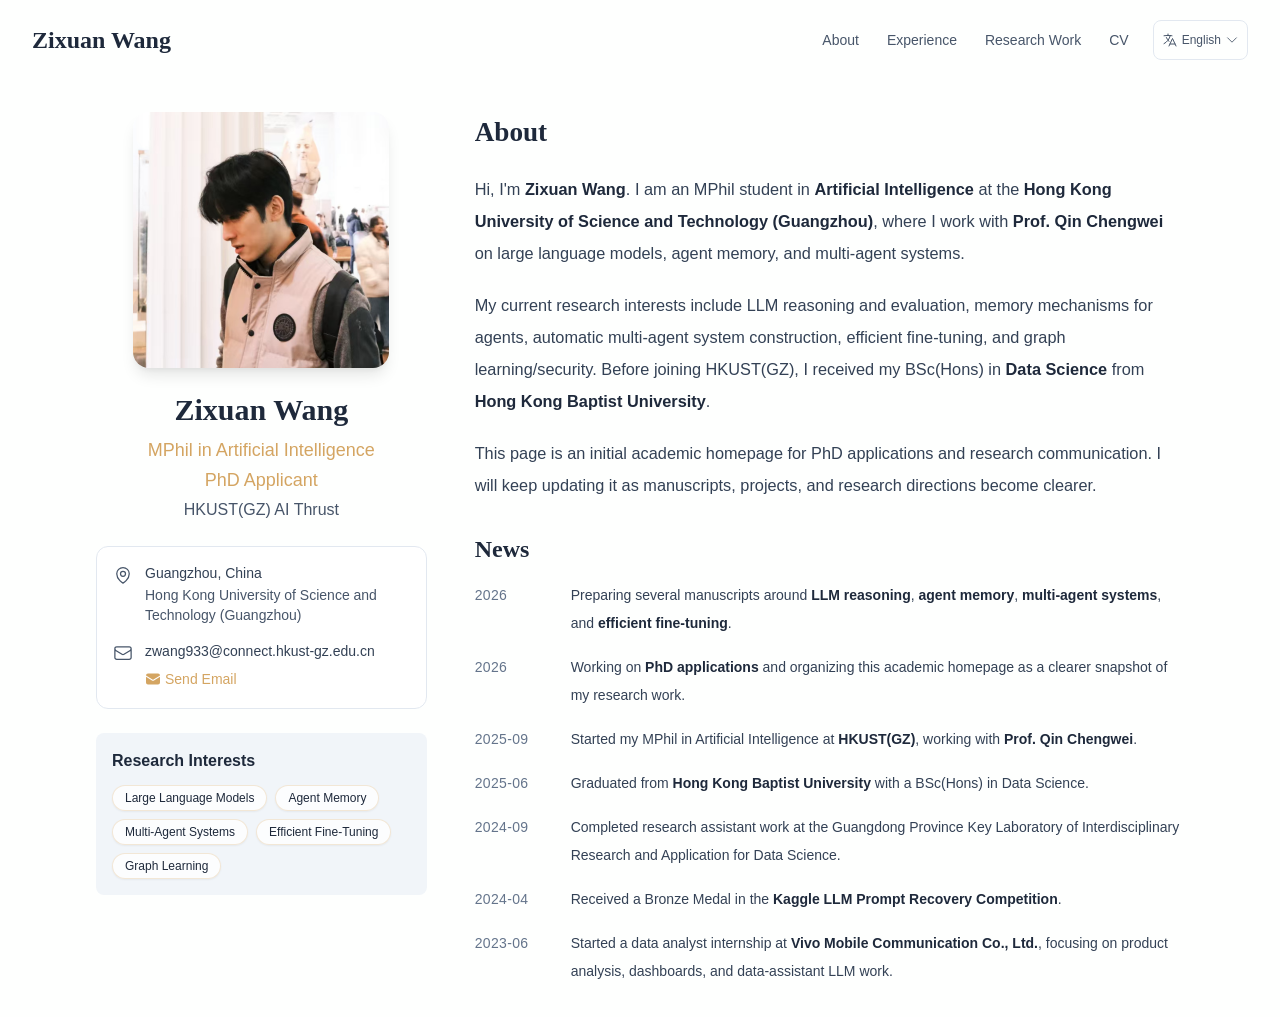
==== index.html @ 6853cf07 "Publish static site at repository root" ====
<!DOCTYPE html><html lang="en" class="scroll-smooth"><head><meta charSet="utf-8"/><meta name="viewport" content="width=device-width, initial-scale=1"/><link rel="preload" as="image" href="/avatar.png"/><link rel="stylesheet" href="/_next/static/css/9772e3899233072a.css" data-precedence="next"/><link rel="preload" as="script" fetchPriority="low" href="/_next/static/chunks/webpack-679b75d1c4c2027c.js"/><script src="/_next/static/chunks/4bd1b696-70b6d399998de86a.js" async=""></script><script src="/_next/static/chunks/684-5aaa8290a129f299.js" async=""></script><script src="/_next/static/chunks/main-app-48df41e1fe3d315a.js" async=""></script><script src="/_next/static/chunks/461-a9a5d7b05a71d978.js" async=""></script><script src="/_next/static/chunks/874-6cc630662f3664af.js" async=""></script><script src="/_next/static/chunks/139-2f7e8a8730169ff1.js" async=""></script><script src="/_next/static/chunks/app/layout-cc11267278e5d573.js" async=""></script><script src="/_next/static/chunks/178-595a94b9af1e67b5.js" async=""></script><script src="/_next/static/chunks/748-b9bdb65d88768cea.js" async=""></script><script src="/_next/static/chunks/app/page-7811a4b36f8551ec.js" async=""></script><link rel="icon" href="/favicon.svg" type="image/svg+xml"/><script>
              try {
                const theme = localStorage.getItem('theme-storage');
                const parsed = theme ? JSON.parse(theme) : null;
                const setting = parsed?.state?.theme || 'system';
                const prefersDark = typeof window !== 'undefined' && window.matchMedia && window.matchMedia('(prefers-color-scheme: dark)').matches;
                const effective = setting === 'dark' ? 'dark' : (setting === 'light' ? 'light' : (prefersDark ? 'dark' : 'light'));
                var root = document.documentElement;
                root.classList.add(effective);
                root.setAttribute('data-theme', effective);
              } catch (e) {
                var root = document.documentElement;
                root.classList.add('light');
                root.setAttribute('data-theme', 'light');
              }
            </script><script>
    try {
      const cfg = {"enabled":true,"locales":["zh","en"],"defaultLocale":"en","mode":"fixed","fixedLocale":"en","persist":false,"switcher":true,"labels":{"zh":"中文","en":"English"}};
      const storageKey = 'locale-storage';
      const normalize = (value) => typeof value === 'string' ? value.trim().replace('_', '-').toLowerCase() : '';
      const matchLocale = (candidate) => {
        const normalized = normalize(candidate);
        if (!normalized) return null;
        if (cfg.locales.includes(normalized)) return normalized;
        const language = normalized.split('-')[0];
        if (cfg.locales.includes(language)) return language;
        return null;
      };

      let resolved = null;

      if (cfg.persist) {
        resolved = matchLocale(localStorage.getItem(storageKey));
      }

      if (!resolved) {
        if (cfg.mode === 'fixed') {
          resolved = cfg.fixedLocale;
        } else {
          resolved = matchLocale(navigator.language);
        }
      }

      if (!resolved) {
        resolved = cfg.defaultLocale;
      }

      const root = document.documentElement;
      root.lang = resolved;
      root.setAttribute('data-locale', resolved);

      if (cfg.persist) {
        localStorage.setItem(storageKey, resolved);
      }
    } catch (e) {
      const root = document.documentElement;
      root.lang = 'en';
      root.setAttribute('data-locale', 'en');
    }
  </script><title>Zixuan Wang</title><meta name="description" content="MPhil student in Artificial Intelligence at HKUST(GZ), working on large language models, agent memory, and multi-agent systems."/><meta name="author" content="Zixuan Wang"/><meta name="keywords" content="Zixuan Wang,PhD,Research,HKUST(GZ) AI Thrust"/><meta name="creator" content="Zixuan Wang"/><meta name="publisher" content="Zixuan Wang"/><meta property="og:title" content="Zixuan Wang"/><meta property="og:description" content="MPhil student in Artificial Intelligence at HKUST(GZ), working on large language models, agent memory, and multi-agent systems."/><meta property="og:site_name" content="Zixuan Wang&#x27;s Academic Website"/><meta property="og:locale" content="en_US"/><meta property="og:type" content="website"/><meta name="twitter:card" content="summary"/><meta name="twitter:title" content="Zixuan Wang"/><meta name="twitter:description" content="MPhil student in Artificial Intelligence at HKUST(GZ), working on large language models, agent memory, and multi-agent systems."/><link rel="icon" href="/favicon.svg"/><script>document.querySelectorAll('body link[rel="icon"], body link[rel="apple-touch-icon"]').forEach(el => document.head.appendChild(el))</script><script src="/_next/static/chunks/polyfills-42372ed130431b0a.js" noModule=""></script></head><body class="font-sans antialiased"><div style="visibility:hidden"><nav class="fixed top-0 left-0 right-0 z-50" data-headlessui-state=""><div class="transition-all duration-300 ease-out bg-transparent" style="transform:translateY(-100px)"><div class="max-w-7xl mx-auto px-4 sm:px-6 lg:px-8"><div class="flex justify-between items-center h-16 lg:h-20"><div class="flex-shrink-0" tabindex="0"><a class="text-xl lg:text-2xl font-serif font-semibold text-primary hover:text-accent transition-colors duration-200" href="/">Zixuan Wang</a></div><div class="hidden lg:block"><div class="ml-10 flex items-center space-x-3"><div class="relative flex items-baseline space-x-1"><a data-nav-href="/" class="relative px-3 py-2 text-sm font-medium rounded-lg transition-colors duration-150 text-primary" href="/">About</a><a data-nav-href="/experience" class="relative px-3 py-2 text-sm font-medium rounded-lg transition-colors duration-150 text-neutral-600" href="/experience/">Experience</a><a data-nav-href="/research" class="relative px-3 py-2 text-sm font-medium rounded-lg transition-colors duration-150 text-neutral-600" href="/research/">Research Work</a><a data-nav-href="/cv" class="relative px-3 py-2 text-sm font-medium rounded-lg transition-colors duration-150 text-neutral-600" href="/cv/">CV</a></div><div class="flex items-center justify-center w-14 h-10 rounded-lg border border-neutral-200 dark:border-[rgba(148,163,184,0.24)] bg-background dark:bg-neutral-800"><div class="w-6 h-4 rounded bg-neutral-300 animate-pulse"></div></div></div></div><div class="lg:hidden flex items-center space-x-2"><div class="flex items-center justify-center w-14 h-10 rounded-lg border border-neutral-200 dark:border-[rgba(148,163,184,0.24)] bg-background dark:bg-neutral-800"><div class="w-6 h-4 rounded bg-neutral-300 animate-pulse"></div></div><button class="inline-flex items-center justify-center p-2 rounded-md text-neutral-600 hover:text-primary hover:bg-neutral-100 dark:hover:bg-neutral-800 focus:outline-none focus:ring-2 focus:ring-inset focus:ring-accent transition-colors duration-200" id="headlessui-disclosure-button-«R5pdb»" type="button" aria-expanded="false" data-headlessui-state=""><span class="sr-only">Open main menu</span><div><svg xmlns="http://www.w3.org/2000/svg" fill="none" viewBox="0 0 24 24" stroke-width="1.5" stroke="currentColor" aria-hidden="true" data-slot="icon" class="block h-6 w-6"><path stroke-linecap="round" stroke-linejoin="round" d="M3.75 6.75h16.5M3.75 12h16.5m-16.5 5.25h16.5"></path></svg></div></button></div></div></div></div></nav><main class="min-h-screen pt-16 lg:pt-20"><div class="max-w-6xl mx-auto px-4 sm:px-6 lg:px-8 py-8 bg-background min-h-screen"><div class="grid grid-cols-1 lg:grid-cols-3 gap-12"><div class="lg:col-span-1"><div class="sticky top-8" style="opacity:0;transform:translateY(20px)"><div class="w-64 h-64 mx-auto mb-6 rounded-2xl overflow-hidden shadow-lg hover:shadow-xl transition-all duration-200 hover:scale-105"><img alt="Zixuan Wang" width="256" height="256" decoding="async" data-nimg="1" class="w-full h-full object-cover object-[32%_center]" style="color:transparent" src="/avatar.png"/></div><div class="text-center mb-6"><h1 class="text-3xl font-serif font-bold text-primary mb-2">Zixuan Wang</h1><div class="text-lg text-accent font-medium mb-1 space-y-0.5"><p>MPhil in Artificial Intelligence</p><p>PhD Applicant</p></div><p class="text-neutral-600 mb-2">HKUST(GZ) AI Thrust</p></div><div class="mb-6 rounded-xl border border-neutral-200 dark:border-neutral-800 bg-white/70 dark:bg-neutral-900/40 px-4 py-4"><div class="flex flex-col gap-4 text-left text-sm text-primary"><div class="flex gap-3"><svg xmlns="http://www.w3.org/2000/svg" fill="none" viewBox="0 0 24 24" stroke-width="1.5" stroke="currentColor" aria-hidden="true" data-slot="icon" class="h-5 w-5 shrink-0 text-neutral-600 dark:text-neutral-400 mt-0.5"><path stroke-linecap="round" stroke-linejoin="round" d="M15 10.5a3 3 0 1 1-6 0 3 3 0 0 1 6 0Z"></path><path stroke-linecap="round" stroke-linejoin="round" d="M19.5 10.5c0 7.142-7.5 11.25-7.5 11.25S4.5 17.642 4.5 10.5a7.5 7.5 0 1 1 15 0Z"></path></svg><div class="min-w-0"><p class="text-neutral-700 dark:text-neutral-300">Guangzhou, China</p><p class="text-neutral-600 dark:text-neutral-400 mt-0.5 break-words">Hong Kong University of Science and Technology (Guangzhou)</p></div></div><div class="flex gap-3"><svg xmlns="http://www.w3.org/2000/svg" fill="none" viewBox="0 0 24 24" stroke-width="1.5" stroke="currentColor" aria-hidden="true" data-slot="icon" class="h-5 w-5 shrink-0 text-neutral-600 dark:text-neutral-400 mt-0.5"><path stroke-linecap="round" stroke-linejoin="round" d="M21.75 6.75v10.5a2.25 2.25 0 0 1-2.25 2.25h-15a2.25 2.25 0 0 1-2.25-2.25V6.75m19.5 0A2.25 2.25 0 0 0 19.5 4.5h-15a2.25 2.25 0 0 0-2.25 2.25m19.5 0v.243a2.25 2.25 0 0 1-1.07 1.916l-7.5 4.615a2.25 2.25 0 0 1-2.36 0L3.32 8.91a2.25 2.25 0 0 1-1.07-1.916V6.75"></path></svg><div class="min-w-0"><p class="text-neutral-700 dark:text-neutral-300 break-all">zwang933@connect.hkust-gz.edu.cn</p><a href="mailto:zwang933@connect.hkust-gz.edu.cn" class="inline-flex items-center gap-1 mt-2 text-accent font-medium hover:underline"><svg xmlns="http://www.w3.org/2000/svg" viewBox="0 0 24 24" fill="currentColor" aria-hidden="true" data-slot="icon" class="h-4 w-4"><path d="M1.5 8.67v8.58a3 3 0 0 0 3 3h15a3 3 0 0 0 3-3V8.67l-8.928 5.493a3 3 0 0 1-3.144 0L1.5 8.67Z"></path><path d="M22.5 6.908V6.75a3 3 0 0 0-3-3h-15a3 3 0 0 0-3 3v.158l9.714 5.978a1.5 1.5 0 0 0 1.572 0L22.5 6.908Z"></path></svg><span>Send Email</span></a></div></div></div></div><div class="bg-neutral-100 dark:bg-neutral-800 rounded-lg p-4 mb-6 hover:shadow-lg transition-all duration-200 hover:scale-[1.02]"><h3 class="font-semibold text-primary mb-3">Research Interests</h3><div class="flex flex-wrap gap-2"><span class="inline-flex items-center rounded-full border border-accent/25 bg-white/80 dark:bg-neutral-900/60 px-3 py-1 text-xs font-medium text-primary shadow-sm">Large Language Models</span><span class="inline-flex items-center rounded-full border border-accent/25 bg-white/80 dark:bg-neutral-900/60 px-3 py-1 text-xs font-medium text-primary shadow-sm">Agent Memory</span><span class="inline-flex items-center rounded-full border border-accent/25 bg-white/80 dark:bg-neutral-900/60 px-3 py-1 text-xs font-medium text-primary shadow-sm">Multi-Agent Systems</span><span class="inline-flex items-center rounded-full border border-accent/25 bg-white/80 dark:bg-neutral-900/60 px-3 py-1 text-xs font-medium text-primary shadow-sm">Efficient Fine-Tuning</span><span class="inline-flex items-center rounded-full border border-accent/25 bg-white/80 dark:bg-neutral-900/60 px-3 py-1 text-xs font-medium text-primary shadow-sm">Graph Learning</span></div></div></div></div><div class="lg:col-span-2 space-y-8"><section id="about" class="scroll-mt-24 space-y-8"><section style="opacity:0;transform:translateY(20px)"><h2 class="text-[1.7rem] font-serif font-bold text-primary mb-5">About</h2><div class="text-[1.02rem] text-neutral-700 dark:text-neutral-600 leading-8"><p class="mb-5 last:mb-0">Hi, I&#x27;m <strong class="font-semibold text-primary">Zixuan Wang</strong>. I am an MPhil student in <strong class="font-semibold text-primary">Artificial Intelligence</strong> at the <strong class="font-semibold text-primary">Hong Kong University of Science and Technology (Guangzhou)</strong>, where I work with <strong class="font-semibold text-primary">Prof. Qin Chengwei</strong> on large language models, agent memory, and multi-agent systems.</p>
<p class="mb-5 last:mb-0">My current research interests include LLM reasoning and evaluation, memory mechanisms for agents, automatic multi-agent system construction, efficient fine-tuning, and graph learning/security. Before joining HKUST(GZ), I received my BSc(Hons) in <strong class="font-semibold text-primary">Data Science</strong> from <strong class="font-semibold text-primary">Hong Kong Baptist University</strong>.</p>
<p class="mb-5 last:mb-0">This page is an initial academic homepage for PhD applications and research communication. I will keep updating it as manuscripts, projects, and research directions become clearer.</p></div></section><section style="opacity:0;transform:translateY(20px)"><h2 class="text-2xl font-serif font-bold text-primary mb-4">News</h2><div class="space-y-4"><div class="flex items-start gap-4"><span class="mt-1 w-20 flex-shrink-0 text-sm font-medium tracking-wide text-neutral-500 dark:text-neutral-400">2026</span><p class="max-w-3xl text-sm leading-7 text-neutral-700 dark:text-neutral-300">Preparing several manuscripts around <strong class="font-semibold text-primary dark:text-white">LLM reasoning</strong>, <strong class="font-semibold text-primary dark:text-white">agent memory</strong>, <strong class="font-semibold text-primary dark:text-white">multi-agent systems</strong>, and <strong class="font-semibold text-primary dark:text-white">efficient fine-tuning</strong>.</p></div><div class="flex items-start gap-4"><span class="mt-1 w-20 flex-shrink-0 text-sm font-medium tracking-wide text-neutral-500 dark:text-neutral-400">2026</span><p class="max-w-3xl text-sm leading-7 text-neutral-700 dark:text-neutral-300">Working on <strong class="font-semibold text-primary dark:text-white">PhD applications</strong> and organizing this academic homepage as a clearer snapshot of my research work.</p></div><div class="flex items-start gap-4"><span class="mt-1 w-20 flex-shrink-0 text-sm font-medium tracking-wide text-neutral-500 dark:text-neutral-400">2025-09</span><p class="max-w-3xl text-sm leading-7 text-neutral-700 dark:text-neutral-300">Started my MPhil in Artificial Intelligence at <strong class="font-semibold text-primary dark:text-white">HKUST(GZ)</strong>, working with <strong class="font-semibold text-primary dark:text-white">Prof. Qin Chengwei</strong>.</p></div><div class="flex items-start gap-4"><span class="mt-1 w-20 flex-shrink-0 text-sm font-medium tracking-wide text-neutral-500 dark:text-neutral-400">2025-06</span><p class="max-w-3xl text-sm leading-7 text-neutral-700 dark:text-neutral-300">Graduated from <strong class="font-semibold text-primary dark:text-white">Hong Kong Baptist University</strong> with a BSc(Hons) in Data Science.</p></div><div class="flex items-start gap-4"><span class="mt-1 w-20 flex-shrink-0 text-sm font-medium tracking-wide text-neutral-500 dark:text-neutral-400">2024-09</span><p class="max-w-3xl text-sm leading-7 text-neutral-700 dark:text-neutral-300">Completed research assistant work at the Guangdong Province Key Laboratory of Interdisciplinary Research and Application for Data Science.</p></div><div class="flex items-start gap-4"><span class="mt-1 w-20 flex-shrink-0 text-sm font-medium tracking-wide text-neutral-500 dark:text-neutral-400">2024-04</span><p class="max-w-3xl text-sm leading-7 text-neutral-700 dark:text-neutral-300">Received a Bronze Medal in the <strong class="font-semibold text-primary dark:text-white">Kaggle LLM Prompt Recovery Competition</strong>.</p></div><div class="flex items-start gap-4"><span class="mt-1 w-20 flex-shrink-0 text-sm font-medium tracking-wide text-neutral-500 dark:text-neutral-400">2023-06</span><p class="max-w-3xl text-sm leading-7 text-neutral-700 dark:text-neutral-300">Started a data analyst internship at <strong class="font-semibold text-primary dark:text-white">Vivo Mobile Communication Co., Ltd.</strong>, focusing on product analysis, dashboards, and data-assistant LLM work.</p></div></div></section></section></div></div></div><!--$--><!--/$--><!--$--><!--/$--></main></div><script src="/_next/static/chunks/webpack-679b75d1c4c2027c.js" async=""></script><script>(self.__next_f=self.__next_f||[]).push([0])</script><script>self.__next_f.push([1,"1:\"$Sreact.fragment\"\n3:I[5783,[\"461\",\"static/chunks/461-a9a5d7b05a71d978.js\",\"874\",\"static/chunks/874-6cc630662f3664af.js\",\"139\",\"static/chunks/139-2f7e8a8730169ff1.js\",\"177\",\"static/chunks/app/layout-cc11267278e5d573.js\"],\"ThemeProvider\"]\n4:I[310,[\"461\",\"static/chunks/461-a9a5d7b05a71d978.js\",\"874\",\"static/chunks/874-6cc630662f3664af.js\",\"139\",\"static/chunks/139-2f7e8a8730169ff1.js\",\"177\",\"static/chunks/app/layout-cc11267278e5d573.js\"],\"LocaleProvider\"]\n5:I[7734,[\"461\",\"static/chunks/461-a9a5d7b05a71d978.js\",\"874\",\"static/chunks/874-6cc630662f3664af.js\",\"139\",\"static/chunks/139-2f7e8a8730169ff1.js\",\"177\",\"static/chunks/app/layout-cc11267278e5d573.js\"],\"default\"]\n6:I[7555,[],\"\"]\n7:I[1295,[],\"\"]\n8:I[9608,[\"461\",\"static/chunks/461-a9a5d7b05a71d978.js\",\"178\",\"static/chunks/178-595a94b9af1e67b5.js\",\"874\",\"static/chunks/874-6cc630662f3664af.js\",\"748\",\"static/chunks/748-b9bdb65d88768cea.js\",\"974\",\"static/chunks/app/page-7811a4b36f8551ec.js\"],\"default\"]\n9:I[9665,[],\"MetadataBoundary\"]\nb:I[9665,[],\"OutletBoundary\"]\ne:I[4911,[],\"AsyncMetadataOutlet\"]\n10:I[9665,[],\"ViewportBoundary\"]\n12:I[6614,[],\"\"]\n:HL[\"/_next/static/css/9772e3899233072a.css\",\"style\"]\n2:T592,\n    try {\n      const cfg = {\"enabled\":true,\"locales\":[\"zh\",\"en\"],\"defaultLocale\":\"en\",\"mode\":\"fixed\",\"fixedLocale\":\"en\",\"persist\":false,\"switcher\":true,\"labels\":{\"zh\":\"中文\",\"en\":\"English\"}};\n      const storageKey = 'locale-storage';\n      const normalize = (value) =\u003e typeof value === 'string' ? value.trim().replace('_', '-').toLowerCase() : '';\n      const matchLocale = (candidate) =\u003e {\n        const normalized = normalize(candidate);\n        if (!normalized) return null;\n        if (cfg.locales.includes(normalized)) return normalized;\n        const language = normalized.split('-')[0];\n        if (cfg.locales.includes(language)) return language;\n        return null;\n      };\n\n      let resolved = null;\n\n      if (cfg.persist) {\n        resolved = matchLocale(localStorage.getItem(storageKey));\n      }\n\n      if (!resolved) {\n        if (cfg.mode === 'fixed') {\n "])</script><script>self.__next_f.push([1,"         resolved = cfg.fixedLocale;\n        } else {\n          resolved = matchLocale(navigator.language);\n        }\n      }\n\n      if (!resolved) {\n        resolved = cfg.defaultLocale;\n      }\n\n      const root = document.documentElement;\n      root.lang = resolved;\n      root.setAttribute('data-locale', resolved);\n\n      if (cfg.persist) {\n        localStorage.setItem(storageKey, resolved);\n      }\n    } catch (e) {\n      const root = document.documentElement;\n      root.lang = 'en';\n      root.setAttribute('data-locale', 'en');\n    }\n  "])</script><script>self.__next_f.push([1,"0:{\"P\":null,\"b\":\"GhlbBGsX7Vruj2gZn7rs4\",\"p\":\"\",\"c\":[\"\",\"\"],\"i\":false,\"f\":[[[\"\",{\"children\":[\"__PAGE__\",{}]},\"$undefined\",\"$undefined\",true],[\"\",[\"$\",\"$1\",\"c\",{\"children\":[[[\"$\",\"link\",\"0\",{\"rel\":\"stylesheet\",\"href\":\"/_next/static/css/9772e3899233072a.css\",\"precedence\":\"next\",\"crossOrigin\":\"$undefined\",\"nonce\":\"$undefined\"}]],[\"$\",\"html\",null,{\"lang\":\"en\",\"className\":\"scroll-smooth\",\"suppressHydrationWarning\":true,\"children\":[[\"$\",\"head\",null,{\"children\":[[\"$\",\"link\",null,{\"rel\":\"icon\",\"href\":\"/favicon.svg\",\"type\":\"image/svg+xml\"}],[\"$\",\"script\",null,{\"dangerouslySetInnerHTML\":{\"__html\":\"\\n              try {\\n                const theme = localStorage.getItem('theme-storage');\\n                const parsed = theme ? JSON.parse(theme) : null;\\n                const setting = parsed?.state?.theme || 'system';\\n                const prefersDark = typeof window !== 'undefined' \u0026\u0026 window.matchMedia \u0026\u0026 window.matchMedia('(prefers-color-scheme: dark)').matches;\\n                const effective = setting === 'dark' ? 'dark' : (setting === 'light' ? 'light' : (prefersDark ? 'dark' : 'light'));\\n                var root = document.documentElement;\\n                root.classList.add(effective);\\n                root.setAttribute('data-theme', effective);\\n              } catch (e) {\\n                var root = document.documentElement;\\n                root.classList.add('light');\\n                root.setAttribute('data-theme', 'light');\\n              }\\n            \"}}],[\"$\",\"script\",null,{\"dangerouslySetInnerHTML\":{\"__html\":\"$2\"}}]]}],[\"$\",\"body\",null,{\"className\":\"font-sans antialiased\",\"children\":[\"$\",\"$L3\",null,{\"children\":[\"$\",\"$L4\",null,{\"config\":{\"enabled\":true,\"locales\":[\"zh\",\"en\"],\"defaultLocale\":\"en\",\"mode\":\"fixed\",\"fixedLocale\":\"en\",\"persist\":false,\"switcher\":true,\"labels\":{\"zh\":\"中文\",\"en\":\"English\"}},\"children\":[[\"$\",\"$L5\",null,{\"items\":[{\"title\":\"About\",\"type\":\"page\",\"target\":\"about\",\"href\":\"/\"},{\"title\":\"Experience\",\"type\":\"page\",\"target\":\"experience\",\"href\":\"/experience\"},{\"title\":\"Research Work\",\"type\":\"page\",\"target\":\"research\",\"href\":\"/research\"},{\"title\":\"CV\",\"type\":\"page\",\"target\":\"cv\",\"href\":\"/cv\"}],\"siteTitle\":\"Zixuan Wang\",\"enableOnePageMode\":false,\"i18n\":\"$0:f:0:1:1:props:children:1:props:children:1:props:children:props:children:props:config\",\"itemsByLocale\":{\"zh\":[{\"title\":\"关于我\",\"type\":\"page\",\"target\":\"about\",\"href\":\"/\"},{\"title\":\"实习与经历\",\"type\":\"page\",\"target\":\"experience\",\"href\":\"/experience\"},{\"title\":\"研究工作\",\"type\":\"page\",\"target\":\"research\",\"href\":\"/research\"},{\"title\":\"简历\",\"type\":\"page\",\"target\":\"cv\",\"href\":\"/cv\"}],\"en\":[{\"title\":\"About\",\"type\":\"page\",\"target\":\"about\",\"href\":\"/\"},{\"title\":\"Experience\",\"type\":\"page\",\"target\":\"experience\",\"href\":\"/experience\"},{\"title\":\"Research Work\",\"type\":\"page\",\"target\":\"research\",\"href\":\"/research\"},{\"title\":\"CV\",\"type\":\"page\",\"target\":\"cv\",\"href\":\"/cv\"}]},\"siteTitleByLocale\":{\"zh\":\"Zixuan Wang\",\"en\":\"Zixuan Wang\"}}],[\"$\",\"main\",null,{\"className\":\"min-h-screen pt-16 lg:pt-20\",\"children\":[\"$\",\"$L6\",null,{\"parallelRouterKey\":\"children\",\"error\":\"$undefined\",\"errorStyles\":\"$undefined\",\"errorScripts\":\"$undefined\",\"template\":[\"$\",\"$L7\",null,{}],\"templateStyles\":\"$undefined\",\"templateScripts\":\"$undefined\",\"notFound\":[[[\"$\",\"title\",null,{\"children\":\"404: This page could not be found.\"}],[\"$\",\"div\",null,{\"style\":{\"fontFamily\":\"system-ui,\\\"Segoe UI\\\",Roboto,Helvetica,Arial,sans-serif,\\\"Apple Color Emoji\\\",\\\"Segoe UI Emoji\\\"\",\"height\":\"100vh\",\"textAlign\":\"center\",\"display\":\"flex\",\"flexDirection\":\"column\",\"alignItems\":\"center\",\"justifyContent\":\"center\"},\"children\":[\"$\",\"div\",null,{\"children\":[[\"$\",\"style\",null,{\"dangerouslySetInnerHTML\":{\"__html\":\"body{color:#000;background:#fff;margin:0}.next-error-h1{border-right:1px solid rgba(0,0,0,.3)}@media (prefers-color-scheme:dark){body{color:#fff;background:#000}.next-error-h1{border-right:1px solid rgba(255,255,255,.3)}}\"}}],[\"$\",\"h1\",null,{\"className\":\"next-error-h1\",\"style\":{\"display\":\"inline-block\",\"margin\":\"0 20px 0 0\",\"padding\":\"0 23px 0 0\",\"fontSize\":24,\"fontWeight\":500,\"verticalAlign\":\"top\",\"lineHeight\":\"49px\"},\"children\":404}],[\"$\",\"div\",null,{\"style\":{\"display\":\"inline-block\"},\"children\":[\"$\",\"h2\",null,{\"style\":{\"fontSize\":14,\"fontWeight\":400,\"lineHeight\":\"49px\",\"margin\":0},\"children\":\"This page could not be found.\"}]}]]}]}]],[]],\"forbidden\":\"$undefined\",\"unauthorized\":\"$undefined\"}]}]]}]}]}]]}]]}],{\"children\":[\"__PAGE__\",[\"$\",\"$1\",\"c\",{\"children\":[[\"$\",\"$L8\",null,{\"dataByLocale\":{\"zh\":{\"author\":{\"name\":\"Zixuan Wang\",\"title\":\"人工智能 MPhil\\n博士申请中\",\"institution\":\"香港科技大学（广州）AI Thrust\",\"avatar\":\"/avatar.png\"},\"social\":{\"email\":\"zwang933@connect.hkust-gz.edu.cn\",\"location\":\"广州，中国\",\"location_details\":[\"香港科技大学（广州）\"]},\"features\":{\"enable_likes\":false,\"enable_one_page_mode\":false},\"enableOnePageMode\":false,\"researchInterests\":[\"大语言模型\",\"Agent Memory\",\"多智能体系统\",\"高效微调\",\"图学习\"],\"pagesToShow\":[{\"type\":\"about\",\"id\":\"about\",\"sections\":[{\"id\":\"about\",\"type\":\"markdown\",\"source\":\"bio.md\",\"title\":\"关于我\",\"content\":\"你好，我是 **Zixuan Wang**。我目前在 **香港科技大学（广州）** 攻读 **人工智能 MPhil**，在 **Qin Chengwei 教授** 指导下研究大语言模型、Agent Memory 与多智能体系统。\\n\\n我的研究兴趣包括 LLM 推理与评测、面向智能体的记忆机制、自动化多智能体系统构建、高效微调，以及图学习/图安全。本科毕业于 **香港浸会大学 Data Science** 专业。\\n\\n这个主页是为了博士申请和学术交流先搭建的初版。后续我会继续补充论文、项目细节、代码链接和更完整的研究叙事。\\n\"},{\"id\":\"news\",\"type\":\"list\",\"title\":\"动态\",\"source\":\"news.toml\",\"items\":[{\"date\":\"2026\",\"content\":\"正在整理围绕 LLM 推理、Agent Memory、多智能体系统和高效微调的几项研究工作。\"},{\"date\":\"2026\",\"content\":\"开始为博士申请整理个人主页，先把研究经历和项目脉络集中放在这里。\"},{\"date\":\"2025-09\",\"content\":\"入读香港科技大学（广州）人工智能 MPhil，在 Qin Chengwei 教授指导下开展研究。\"},{\"date\":\"2025-06\",\"content\":\"从香港浸会大学 Data Science 本科毕业。\"},{\"date\":\"2024-09\",\"content\":\"完成在广东省数据科学交叉研究与应用重点实验室的研究助理工作。\"},{\"date\":\"2024-04\",\"content\":\"获得 Kaggle LLM Prompt Recovery Competition Bronze Medal。\"},{\"date\":\"2023-06\",\"content\":\"在维沃移动通信有限公司开始数据分析经理实习，主要参与产品分析、数据看板和数据助手 LLM 相关工作。\"}]}]}]},\"en\":{\"author\":{\"name\":\"Zixuan Wang\",\"title\":\"MPhil in Artificial Intelligence\\nPhD Applicant\",\"institution\":\"HKUST(GZ) AI Thrust\",\"avatar\":\"/avatar.png\"},\"social\":{\"email\":\"zwang933@connect.hkust-gz.edu.cn\",\"location\":\"Guangzhou, China\",\"location_details\":[\"Hong Kong University of Science and Technology (Guangzhou)\"]},\"features\":{\"enable_likes\":false,\"enable_one_page_mode\":false},\"enableOnePageMode\":false,\"researchInterests\":[\"Large Language Models\",\"Agent Memory\",\"Multi-Agent Systems\",\"Efficient Fine-Tuning\",\"Graph Learning\"],\"pagesToShow\":[{\"type\":\"about\",\"id\":\"about\",\"sections\":[{\"id\":\"about\",\"type\":\"markdown\",\"source\":\"bio.md\",\"title\":\"About\",\"content\":\"Hi, I'm **Zixuan Wang**. I am an MPhil student in **Artificial Intelligence** at the **Hong Kong University of Science and Technology (Guangzhou)**, where I work with **Prof. Qin Chengwei** on large language models, agent memory, and multi-agent systems.\\n\\nMy current research interests include LLM reasoning and evaluation, memory mechanisms for agents, automatic multi-agent system construction, efficient fine-tuning, and graph learning/security. Before joining HKUST(GZ), I received my BSc(Hons) in **Data Science** from **Hong Kong Baptist University**.\\n\\nThis page is an initial academic homepage for PhD applications and research communication. I will keep updating it as manuscripts, projects, and research directions become clearer.\\n\"},{\"id\":\"news\",\"type\":\"list\",\"title\":\"News\",\"source\":\"news.toml\",\"items\":[{\"date\":\"2026\",\"content\":\"Preparing several manuscripts around LLM reasoning, agent memory, multi-agent systems, and efficient fine-tuning.\"},{\"date\":\"2026\",\"content\":\"Working on PhD applications and organizing this academic homepage as a clearer snapshot of my research work.\"},{\"date\":\"2025-09\",\"content\":\"Started my MPhil in Artificial Intelligence at HKUST(GZ), working with Prof. Qin Chengwei.\"},{\"date\":\"2025-06\",\"content\":\"Graduated from Hong Kong Baptist University with a BSc(Hons) in Data Science.\"},{\"date\":\"2024-09\",\"content\":\"Completed research assistant work at the Guangdong Province Key Laboratory of Interdisciplinary Research and Application for Data Science.\"},{\"date\":\"2024-04\",\"content\":\"Received a Bronze Medal in the Kaggle LLM Prompt Recovery Competition.\"},{\"date\":\"2023-06\",\"content\":\"Started a data analyst internship at Vivo Mobile Communication Co., Ltd., focusing on product analysis, dashboards, and data-assistant LLM work.\"}]}]}]}},\"defaultLocale\":\"en\"}],[\"$\",\"$L9\",null,{\"children\":\"$La\"}],null,[\"$\",\"$Lb\",null,{\"children\":[\"$Lc\",\"$Ld\",[\"$\",\"$Le\",null,{\"promise\":\"$@f\"}]]}]]}],{},null,false]},null,false],[\"$\",\"$1\",\"h\",{\"children\":[null,[\"$\",\"$1\",\"T3bpnagi1lQ77nLI_7f32\",{\"children\":[[\"$\",\"$L10\",null,{\"children\":\"$L11\"}],null]}],null]}],false]],\"m\":\"$undefined\",\"G\":[\"$12\",\"$undefined\"],\"s\":false,\"S\":true}\n"])</script><script>self.__next_f.push([1,"13:\"$Sreact.suspense\"\n14:I[4911,[],\"AsyncMetadata\"]\na:[\"$\",\"$13\",null,{\"fallback\":null,\"children\":[\"$\",\"$L14\",null,{\"promise\":\"$@15\"}]}]\n"])</script><script>self.__next_f.push([1,"d:null\n"])</script><script>self.__next_f.push([1,"11:[[\"$\",\"meta\",\"0\",{\"charSet\":\"utf-8\"}],[\"$\",\"meta\",\"1\",{\"name\":\"viewport\",\"content\":\"width=device-width, initial-scale=1\"}]]\nc:null\n"])</script><script>self.__next_f.push([1,"15:{\"metadata\":[[\"$\",\"title\",\"0\",{\"children\":\"Zixuan Wang\"}],[\"$\",\"meta\",\"1\",{\"name\":\"description\",\"content\":\"MPhil student in Artificial Intelligence at HKUST(GZ), working on large language models, agent memory, and multi-agent systems.\"}],[\"$\",\"meta\",\"2\",{\"name\":\"author\",\"content\":\"Zixuan Wang\"}],[\"$\",\"meta\",\"3\",{\"name\":\"keywords\",\"content\":\"Zixuan Wang,PhD,Research,HKUST(GZ) AI Thrust\"}],[\"$\",\"meta\",\"4\",{\"name\":\"creator\",\"content\":\"Zixuan Wang\"}],[\"$\",\"meta\",\"5\",{\"name\":\"publisher\",\"content\":\"Zixuan Wang\"}],[\"$\",\"meta\",\"6\",{\"property\":\"og:title\",\"content\":\"Zixuan Wang\"}],[\"$\",\"meta\",\"7\",{\"property\":\"og:description\",\"content\":\"MPhil student in Artificial Intelligence at HKUST(GZ), working on large language models, agent memory, and multi-agent systems.\"}],[\"$\",\"meta\",\"8\",{\"property\":\"og:site_name\",\"content\":\"Zixuan Wang's Academic Website\"}],[\"$\",\"meta\",\"9\",{\"property\":\"og:locale\",\"content\":\"en_US\"}],[\"$\",\"meta\",\"10\",{\"property\":\"og:type\",\"content\":\"website\"}],[\"$\",\"meta\",\"11\",{\"name\":\"twitter:card\",\"content\":\"summary\"}],[\"$\",\"meta\",\"12\",{\"name\":\"twitter:title\",\"content\":\"Zixuan Wang\"}],[\"$\",\"meta\",\"13\",{\"name\":\"twitter:description\",\"content\":\"MPhil student in Artificial Intelligence at HKUST(GZ), working on large language models, agent memory, and multi-agent systems.\"}],[\"$\",\"link\",\"14\",{\"rel\":\"icon\",\"href\":\"/favicon.svg\"}]],\"error\":null,\"digest\":\"$undefined\"}\nf:{\"metadata\":\"$15:metadata\",\"error\":null,\"digest\":\"$undefined\"}\n"])</script></body></html>
---- _next/static/css/9772e3899233072a.css ----
/*! tailwindcss v4.1.10 | MIT License | https://tailwindcss.com */@layer properties{@supports (((-webkit-hyphens:none)) and (not (margin-trim:inline))) or ((-moz-orient:inline) and (not (color:rgb(from red r g b)))){*,::backdrop,:after,:before{--tw-translate-x:0;--tw-translate-y:0;--tw-translate-z:0;--tw-rotate-x:initial;--tw-rotate-y:initial;--tw-rotate-z:initial;--tw-skew-x:initial;--tw-skew-y:initial;--tw-space-y-reverse:0;--tw-space-x-reverse:0;--tw-border-style:solid;--tw-leading:initial;--tw-font-weight:initial;--tw-tracking:initial;--tw-shadow:0 0 #0000;--tw-shadow-color:initial;--tw-shadow-alpha:100%;--tw-inset-shadow:0 0 #0000;--tw-inset-shadow-color:initial;--tw-inset-shadow-alpha:100%;--tw-ring-color:initial;--tw-ring-shadow:0 0 #0000;--tw-inset-ring-color:initial;--tw-inset-ring-shadow:0 0 #0000;--tw-ring-inset:initial;--tw-ring-offset-width:0px;--tw-ring-offset-color:#fff;--tw-ring-offset-shadow:0 0 #0000;--tw-blur:initial;--tw-brightness:initial;--tw-contrast:initial;--tw-grayscale:initial;--tw-hue-rotate:initial;--tw-invert:initial;--tw-opacity:initial;--tw-saturate:initial;--tw-sepia:initial;--tw-drop-shadow:initial;--tw-drop-shadow-color:initial;--tw-drop-shadow-alpha:100%;--tw-drop-shadow-size:initial;--tw-backdrop-blur:initial;--tw-backdrop-brightness:initial;--tw-backdrop-contrast:initial;--tw-backdrop-grayscale:initial;--tw-backdrop-hue-rotate:initial;--tw-backdrop-invert:initial;--tw-backdrop-opacity:initial;--tw-backdrop-saturate:initial;--tw-backdrop-sepia:initial;--tw-duration:initial;--tw-ease:initial;--tw-scale-x:1;--tw-scale-y:1;--tw-scale-z:1}}}@layer theme{:host,:root{--font-sans:"Inter",-apple-system,BlinkMacSystemFont,"Segoe UI",Roboto,sans-serif;--color-red-50:oklch(97.1% .013 17.38);--color-red-400:oklch(70.4% .191 22.216);--color-red-600:oklch(57.7% .245 27.325);--color-red-900:oklch(39.6% .141 25.723);--color-white:#fff;--spacing:.25rem;--container-2xl:42rem;--container-3xl:48rem;--container-4xl:56rem;--container-6xl:72rem;--container-7xl:80rem;--text-xs:.75rem;--text-xs--line-height:calc(1/.75);--text-sm:.875rem;--text-sm--line-height:calc(1.25/.875);--text-base:1rem;--text-base--line-height:calc(1.5/1);--text-lg:1.125rem;--text-lg--line-height:calc(1.75/1.125);--text-xl:1.25rem;--text-xl--line-height:calc(1.75/1.25);--text-2xl:1.5rem;--text-2xl--line-height:calc(2/1.5);--text-3xl:1.875rem;--text-3xl--line-height:calc(2.25/1.875);--text-4xl:2.25rem;--text-4xl--line-height:calc(2.5/2.25);--font-weight-medium:500;--font-weight-semibold:600;--font-weight-bold:700;--tracking-wide:.025em;--leading-tight:1.25;--leading-relaxed:1.625;--radius-md:.375rem;--radius-lg:.5rem;--radius-xl:.75rem;--radius-2xl:1rem;--ease-out:cubic-bezier(0,0,.2,1);--animate-pulse:pulse 2s cubic-bezier(.4,0,.6,1)infinite;--blur-xl:24px;--aspect-video:16/9;--default-transition-duration:.15s;--default-transition-timing-function:cubic-bezier(.4,0,.2,1);--default-font-family:"Inter",-apple-system,BlinkMacSystemFont,"Segoe UI",Roboto,sans-serif;--default-mono-font-family:"SF Mono",Monaco,"Cascadia Code","Roboto Mono",Consolas,"Courier New",monospace;--line-height-normal:1.5;--shadow-glass:0 8px 32px 0 #1f26875e}}@layer base{*,::backdrop,:after,:before{box-sizing:border-box;border:0 solid;margin:0;padding:0}::file-selector-button{box-sizing:border-box;border:0 solid;margin:0;padding:0}:host,html{-webkit-text-size-adjust:100%;tab-size:4;line-height:1.5;font-family:var(--default-font-family,ui-sans-serif,system-ui,sans-serif,"Apple Color Emoji","Segoe UI Emoji","Segoe UI Symbol","Noto Color Emoji");font-feature-settings:var(--default-font-feature-settings,normal);font-variation-settings:var(--default-font-variation-settings,normal);-webkit-tap-highlight-color:transparent}hr{height:0;color:inherit;border-top-width:1px}abbr:where([title]){-webkit-text-decoration:underline dotted;text-decoration:underline dotted}h1,h2,h3,h4,h5,h6{font-size:inherit;font-weight:inherit}a{color:inherit;-webkit-text-decoration:inherit;text-decoration:inherit}b,strong{font-weight:bolder}code,kbd,pre,samp{font-family:var(--default-mono-font-family,ui-monospace,SFMono-Regular,Menlo,Monaco,Consolas,"Liberation Mono","Courier New",monospace);font-feature-settings:var(--default-mono-font-feature-settings,normal);font-variation-settings:var(--default-mono-font-variation-settings,normal);font-size:1em}small{font-size:80%}sub,sup{vertical-align:baseline;font-size:75%;line-height:0;position:relative}sub{bottom:-.25em}sup{top:-.5em}table{text-indent:0;border-color:inherit;border-collapse:collapse}:-moz-focusring{outline:auto}progress{vertical-align:baseline}summary{display:list-item}menu,ol,ul{list-style:none}audio,canvas,embed,iframe,img,object,svg,video{vertical-align:middle;display:block}img,video{max-width:100%;height:auto}button,input,optgroup,select,textarea{font:inherit;font-feature-settings:inherit;font-variation-settings:inherit;letter-spacing:inherit;color:inherit;opacity:1;background-color:#0000;border-radius:0}::file-selector-button{font:inherit;font-feature-settings:inherit;font-variation-settings:inherit;letter-spacing:inherit;color:inherit;opacity:1;background-color:#0000;border-radius:0}:where(select:is([multiple],[size])) optgroup{font-weight:bolder}:where(select:is([multiple],[size])) optgroup option{padding-inline-start:20px}::file-selector-button{margin-inline-end:4px}::placeholder{opacity:1}@supports (not ((-webkit-appearance:-apple-pay-button))) or (contain-intrinsic-size:1px){::placeholder{color:currentColor}@supports (color:color-mix(in lab,red,red)){::placeholder{color:color-mix(in oklab,currentcolor 50%,transparent)}}}textarea{resize:vertical}::-webkit-search-decoration{-webkit-appearance:none}::-webkit-date-and-time-value{min-height:1lh;text-align:inherit}::-webkit-datetime-edit{display:inline-flex}::-webkit-datetime-edit-fields-wrapper{padding:0}::-webkit-datetime-edit,::-webkit-datetime-edit-year-field{padding-block:0}::-webkit-datetime-edit-day-field,::-webkit-datetime-edit-month-field{padding-block:0}::-webkit-datetime-edit-hour-field,::-webkit-datetime-edit-minute-field{padding-block:0}::-webkit-datetime-edit-millisecond-field,::-webkit-datetime-edit-second-field{padding-block:0}::-webkit-datetime-edit-meridiem-field{padding-block:0}:-moz-ui-invalid{box-shadow:none}button,input:where([type=button],[type=reset],[type=submit]){appearance:button}::file-selector-button{appearance:button}::-webkit-inner-spin-button,::-webkit-outer-spin-button{height:auto}[hidden]:where(:not([hidden=until-found])){display:none!important}}@layer components;@layer utilities{.pointer-events-none{pointer-events:none}.sr-only{clip:rect(0,0,0,0);white-space:nowrap;border-width:0;width:1px;height:1px;margin:-1px;padding:0;overflow:hidden}.absolute,.sr-only{position:absolute}.fixed{position:fixed}.relative{position:relative}.static{position:static}.sticky{position:sticky}.inset-0{inset:calc(var(--spacing)*0)}.top-0{top:calc(var(--spacing)*0)}.top-1\/2{top:50%}.top-2{top:calc(var(--spacing)*2)}.top-8{top:calc(var(--spacing)*8)}.top-full{top:100%}.right-0{right:calc(var(--spacing)*0)}.right-2{right:calc(var(--spacing)*2)}.left-0{left:calc(var(--spacing)*0)}.left-1\/2{left:50%}.left-3{left:calc(var(--spacing)*3)}.z-40{z-index:40}.z-50{z-index:50}.container{width:100%}@media (min-width:40rem){.container{max-width:40rem}}@media (min-width:48rem){.container{max-width:48rem}}@media (min-width:64rem){.container{max-width:64rem}}@media (min-width:80rem){.container{max-width:80rem}}@media (min-width:96rem){.container{max-width:96rem}}.mx-auto{margin-inline:auto}.my-2{margin-block:calc(var(--spacing)*2)}.my-4{margin-block:calc(var(--spacing)*4)}.mt-0\.5{margin-top:calc(var(--spacing)*.5)}.mt-1{margin-top:calc(var(--spacing)*1)}.mt-2{margin-top:calc(var(--spacing)*2)}.mt-4{margin-top:calc(var(--spacing)*4)}.mt-6{margin-top:calc(var(--spacing)*6)}.mt-8{margin-top:calc(var(--spacing)*8)}.mt-auto{margin-top:auto}.mr-1{margin-right:calc(var(--spacing)*1)}.mr-1\.5{margin-right:calc(var(--spacing)*1.5)}.mr-2{margin-right:calc(var(--spacing)*2)}.mb-1{margin-bottom:calc(var(--spacing)*1)}.mb-2{margin-bottom:calc(var(--spacing)*2)}.mb-3{margin-bottom:calc(var(--spacing)*3)}.mb-4{margin-bottom:calc(var(--spacing)*4)}.mb-5{margin-bottom:calc(var(--spacing)*5)}.mb-6{margin-bottom:calc(var(--spacing)*6)}.mb-8{margin-bottom:calc(var(--spacing)*8)}.ml-0{margin-left:calc(var(--spacing)*0)}.ml-2{margin-left:calc(var(--spacing)*2)}.ml-4{margin-left:calc(var(--spacing)*4)}.ml-10{margin-left:calc(var(--spacing)*10)}.line-clamp-2{-webkit-line-clamp:2}.line-clamp-2,.line-clamp-3{-webkit-box-orient:vertical;display:-webkit-box;overflow:hidden}.line-clamp-3{-webkit-line-clamp:3}.block{display:block}.contents{display:contents}.flex{display:flex}.grid{display:grid}.hidden{display:none}.inline-block{display:inline-block}.inline-flex{display:inline-flex}.aspect-video{aspect-ratio:var(--aspect-video)}.h-0{height:calc(var(--spacing)*0)}.h-3{height:calc(var(--spacing)*3)}.h-3\.5{height:calc(var(--spacing)*3.5)}.h-4{height:calc(var(--spacing)*4)}.h-5{height:calc(var(--spacing)*5)}.h-6{height:calc(var(--spacing)*6)}.h-10{height:calc(var(--spacing)*10)}.h-12{height:calc(var(--spacing)*12)}.h-16{height:calc(var(--spacing)*16)}.h-64{height:calc(var(--spacing)*64)}.h-full{height:100%}.min-h-screen{min-height:100vh}.w-0{width:calc(var(--spacing)*0)}.w-3{width:calc(var(--spacing)*3)}.w-3\.5{width:calc(var(--spacing)*3.5)}.w-4{width:calc(var(--spacing)*4)}.w-5{width:calc(var(--spacing)*5)}.w-6{width:calc(var(--spacing)*6)}.w-10{width:calc(var(--spacing)*10)}.w-14{width:calc(var(--spacing)*14)}.w-20{width:calc(var(--spacing)*20)}.w-32{width:calc(var(--spacing)*32)}.w-36{width:calc(var(--spacing)*36)}.w-64{width:calc(var(--spacing)*64)}.w-auto{width:auto}.w-full{width:100%}.max-w-2xl{max-width:var(--container-2xl)}.max-w-3xl{max-width:var(--container-3xl)}.max-w-4xl{max-width:var(--container-4xl)}.max-w-6xl{max-width:var(--container-6xl)}.max-w-7xl{max-width:var(--container-7xl)}.max-w-\[160px\]{max-width:160px}.max-w-\[280px\]{max-width:280px}.min-w-0{min-width:calc(var(--spacing)*0)}.flex-shrink-0,.shrink-0{flex-shrink:0}.flex-grow{flex-grow:1}.-translate-x-1\/2{--tw-translate-x:calc(calc(1/2*100%)*-1)}.-translate-x-1\/2,.-translate-y-1\/2{translate:var(--tw-translate-x)var(--tw-translate-y)}.-translate-y-1\/2{--tw-translate-y:calc(calc(1/2*100%)*-1)}.-translate-y-full{--tw-translate-y:-100%;translate:var(--tw-translate-x)var(--tw-translate-y)}.transform{transform:var(--tw-rotate-x,)var(--tw-rotate-y,)var(--tw-rotate-z,)var(--tw-skew-x,)var(--tw-skew-y,)}.animate-pulse{animation:var(--animate-pulse)}.cursor-not-allowed{cursor:not-allowed}.cursor-pointer{cursor:pointer}.resize{resize:both}.scroll-mt-24{scroll-margin-top:calc(var(--spacing)*24)}.list-inside{list-style-position:inside}.list-decimal{list-style-type:decimal}.list-disc{list-style-type:disc}.grid-cols-1{grid-template-columns:repeat(1,minmax(0,1fr))}.flex-col{flex-direction:column}.flex-wrap{flex-wrap:wrap}.items-baseline{align-items:baseline}.items-center{align-items:center}.items-start{align-items:flex-start}.justify-between{justify-content:space-between}.justify-center{justify-content:center}.gap-1{gap:calc(var(--spacing)*1)}.gap-2{gap:calc(var(--spacing)*2)}.gap-3{gap:calc(var(--spacing)*3)}.gap-4{gap:calc(var(--spacing)*4)}.gap-6{gap:calc(var(--spacing)*6)}.gap-12{gap:calc(var(--spacing)*12)}:where(.space-y-0\.5>:not(:last-child)){--tw-space-y-reverse:0;margin-block-start:calc(calc(var(--spacing)*.5)*var(--tw-space-y-reverse));margin-block-end:calc(calc(var(--spacing)*.5)*calc(1 - var(--tw-space-y-reverse)))}:where(.space-y-1>:not(:last-child)){--tw-space-y-reverse:0;margin-block-start:calc(calc(var(--spacing)*1)*var(--tw-space-y-reverse));margin-block-end:calc(calc(var(--spacing)*1)*calc(1 - var(--tw-space-y-reverse)))}:where(.space-y-2>:not(:last-child)){--tw-space-y-reverse:0;margin-block-start:calc(calc(var(--spacing)*2)*var(--tw-space-y-reverse));margin-block-end:calc(calc(var(--spacing)*2)*calc(1 - var(--tw-space-y-reverse)))}:where(.space-y-4>:not(:last-child)){--tw-space-y-reverse:0;margin-block-start:calc(calc(var(--spacing)*4)*var(--tw-space-y-reverse));margin-block-end:calc(calc(var(--spacing)*4)*calc(1 - var(--tw-space-y-reverse)))}:where(.space-y-6>:not(:last-child)){--tw-space-y-reverse:0;margin-block-start:calc(calc(var(--spacing)*6)*var(--tw-space-y-reverse));margin-block-end:calc(calc(var(--spacing)*6)*calc(1 - var(--tw-space-y-reverse)))}:where(.space-y-8>:not(:last-child)){--tw-space-y-reverse:0;margin-block-start:calc(calc(var(--spacing)*8)*var(--tw-space-y-reverse));margin-block-end:calc(calc(var(--spacing)*8)*calc(1 - var(--tw-space-y-reverse)))}:where(.space-x-1>:not(:last-child)){--tw-space-x-reverse:0;margin-inline-start:calc(calc(var(--spacing)*1)*var(--tw-space-x-reverse));margin-inline-end:calc(calc(var(--spacing)*1)*calc(1 - var(--tw-space-x-reverse)))}:where(.space-x-2>:not(:last-child)){--tw-space-x-reverse:0;margin-inline-start:calc(calc(var(--spacing)*2)*var(--tw-space-x-reverse));margin-inline-end:calc(calc(var(--spacing)*2)*calc(1 - var(--tw-space-x-reverse)))}:where(.space-x-3>:not(:last-child)){--tw-space-x-reverse:0;margin-inline-start:calc(calc(var(--spacing)*3)*var(--tw-space-x-reverse));margin-inline-end:calc(calc(var(--spacing)*3)*calc(1 - var(--tw-space-x-reverse)))}.self-start{align-self:flex-start}.overflow-hidden{overflow:hidden}.overflow-x-auto{overflow-x:auto}.scroll-smooth{scroll-behavior:smooth}.rounded{border-radius:.25rem}.rounded-2xl{border-radius:var(--radius-2xl)}.rounded-full{border-radius:3.40282e+38px}.rounded-lg{border-radius:var(--radius-lg)}.rounded-md{border-radius:var(--radius-md)}.rounded-xl{border-radius:var(--radius-xl)}.border{border-style:var(--tw-border-style);border-width:1px}.border-t{border-top-style:var(--tw-border-style);border-top-width:1px}.border-t-4{border-top-style:var(--tw-border-style);border-top-width:4px}.border-r-4{border-right-style:var(--tw-border-style);border-right-width:4px}.border-b{border-bottom-style:var(--tw-border-style);border-bottom-width:1px}.border-l-4{border-left-style:var(--tw-border-style);border-left-width:4px}.border-accent,.border-accent\/25{border-color:var(--accent)}@supports (color:color-mix(in lab,red,red)){.border-accent\/25{border-color:color-mix(in oklab,var(--accent)25%,transparent)}}.border-accent\/50{border-color:var(--accent)}@supports (color:color-mix(in lab,red,red)){.border-accent\/50{border-color:color-mix(in oklab,var(--accent)50%,transparent)}}.border-neutral-100{border-color:var(--neutral-100)}.border-neutral-200,.border-neutral-200\/50{border-color:var(--neutral-200)}@supports (color:color-mix(in lab,red,red)){.border-neutral-200\/50{border-color:color-mix(in oklab,var(--neutral-200)50%,transparent)}}.border-transparent{border-color:#0000}.border-t-accent{border-top-color:var(--accent)}.bg-accent,.bg-accent\/10{background-color:var(--accent)}@supports (color:color-mix(in lab,red,red)){.bg-accent\/10{background-color:color-mix(in oklab,var(--accent)10%,transparent)}}.bg-accent\/\[0\.07\]{background-color:var(--accent)}@supports (color:color-mix(in lab,red,red)){.bg-accent\/\[0\.07\]{background-color:color-mix(in oklab,var(--accent)7%,transparent)}}.bg-background,.bg-background\/80{background-color:var(--background)}@supports (color:color-mix(in lab,red,red)){.bg-background\/80{background-color:color-mix(in oklab,var(--background)80%,transparent)}}.bg-background\/95{background-color:var(--background)}@supports (color:color-mix(in lab,red,red)){.bg-background\/95{background-color:color-mix(in oklab,var(--background)95%,transparent)}}.bg-neutral-50,.bg-neutral-50\/50{background-color:var(--neutral-50)}@supports (color:color-mix(in lab,red,red)){.bg-neutral-50\/50{background-color:color-mix(in oklab,var(--neutral-50)50%,transparent)}}.bg-neutral-100{background-color:var(--neutral-100)}.bg-neutral-300{background-color:var(--neutral-300)}.bg-red-50{background-color:var(--color-red-50)}.bg-transparent{background-color:#0000}.bg-white{background-color:var(--color-white)}.bg-white\/70{background-color:#ffffffb3}@supports (color:color-mix(in lab,red,red)){.bg-white\/70{background-color:color-mix(in oklab,var(--color-white)70%,transparent)}}.bg-white\/80{background-color:#fffc}@supports (color:color-mix(in lab,red,red)){.bg-white\/80{background-color:color-mix(in oklab,var(--color-white)80%,transparent)}}.object-contain{object-fit:contain}.object-cover{object-fit:cover}.object-\[32\%_center\]{object-position:32% center}.object-left{object-position:left}.p-1\.5{padding:calc(var(--spacing)*1.5)}.p-2{padding:calc(var(--spacing)*2)}.p-4{padding:calc(var(--spacing)*4)}.p-6{padding:calc(var(--spacing)*6)}.px-1\.5{padding-inline:calc(var(--spacing)*1.5)}.px-2{padding-inline:calc(var(--spacing)*2)}.px-3{padding-inline:calc(var(--spacing)*3)}.px-4{padding-inline:calc(var(--spacing)*4)}.py-0\.5{padding-block:calc(var(--spacing)*.5)}.py-1{padding-block:calc(var(--spacing)*1)}.py-2{padding-block:calc(var(--spacing)*2)}.py-4{padding-block:calc(var(--spacing)*4)}.py-6{padding-block:calc(var(--spacing)*6)}.py-8{padding-block:calc(var(--spacing)*8)}.py-12{padding-block:calc(var(--spacing)*12)}.pt-2{padding-top:calc(var(--spacing)*2)}.pt-16{padding-top:calc(var(--spacing)*16)}.pr-4{padding-right:calc(var(--spacing)*4)}.pb-2{padding-bottom:calc(var(--spacing)*2)}.pb-3{padding-bottom:calc(var(--spacing)*3)}.pl-4{padding-left:calc(var(--spacing)*4)}.pl-10{padding-left:calc(var(--spacing)*10)}.text-center{text-align:center}.text-left{text-align:left}.font-mono{font-family:SF Mono,Monaco,Cascadia Code,Roboto Mono,Consolas,Courier New,monospace}.font-sans{font-family:Inter,-apple-system,BlinkMacSystemFont,Segoe UI,Roboto,sans-serif}.font-serif{font-family:Georgia,serif}.text-2xl{font-size:var(--text-2xl);line-height:var(--tw-leading,var(--text-2xl--line-height))}.text-3xl{font-size:var(--text-3xl);line-height:var(--tw-leading,var(--text-3xl--line-height))}.text-4xl{font-size:var(--text-4xl);line-height:var(--tw-leading,var(--text-4xl--line-height))}.text-base{font-size:var(--text-base);line-height:var(--tw-leading,var(--text-base--line-height))}.text-lg{font-size:var(--text-lg);line-height:var(--tw-leading,var(--text-lg--line-height))}.text-sm{font-size:var(--text-sm);line-height:var(--tw-leading,var(--text-sm--line-height))}.text-xl{font-size:var(--text-xl);line-height:var(--tw-leading,var(--text-xl--line-height))}.text-xs{font-size:var(--text-xs);line-height:var(--tw-leading,var(--text-xs--line-height))}.text-\[0\.95em\]{font-size:.95em}.text-\[1\.02rem\]{font-size:1.02rem}.text-\[1\.7rem\]{font-size:1.7rem}.leading-7{--tw-leading:calc(var(--spacing)*7);line-height:calc(var(--spacing)*7)}.leading-8{--tw-leading:calc(var(--spacing)*8);line-height:calc(var(--spacing)*8)}.leading-relaxed{--tw-leading:var(--leading-relaxed);line-height:var(--leading-relaxed)}.leading-tight{--tw-leading:var(--leading-tight);line-height:var(--leading-tight)}.font-bold{--tw-font-weight:var(--font-weight-bold);font-weight:var(--font-weight-bold)}.font-medium{--tw-font-weight:var(--font-weight-medium);font-weight:var(--font-weight-medium)}.font-semibold{--tw-font-weight:var(--font-weight-semibold);font-weight:var(--font-weight-semibold)}.tracking-wide{--tw-tracking:var(--tracking-wide);letter-spacing:var(--tracking-wide)}.break-words{overflow-wrap:break-word}.break-all{word-break:break-all}.whitespace-nowrap{white-space:nowrap}.whitespace-pre-wrap{white-space:pre-wrap}.text-\[\#0A66C2\]{color:#0a66c2}.text-accent{color:var(--accent)}.text-neutral-400{color:var(--neutral-400)}.text-neutral-500{color:var(--neutral-500)}.text-neutral-600{color:var(--neutral-600)}.text-neutral-700{color:var(--neutral-700)}.text-neutral-800{color:var(--neutral-800)}.text-primary{color:var(--primary)}.text-red-600{color:var(--color-red-600)}.text-white{color:var(--color-white)}.capitalize{text-transform:capitalize}.italic{font-style:italic}.underline{text-decoration-line:underline}.decoration-accent{-webkit-text-decoration-color:var(--accent);text-decoration-color:var(--accent)}.decoration-neutral-400{-webkit-text-decoration-color:var(--neutral-400);text-decoration-color:var(--neutral-400)}.underline-offset-4{text-underline-offset:4px}.antialiased{-webkit-font-smoothing:antialiased;-moz-osx-font-smoothing:grayscale}.opacity-70{opacity:.7}.shadow-lg{--tw-shadow:0 10px 15px -3px var(--tw-shadow-color,#0000001a),0 4px 6px -2px var(--tw-shadow-color,#0000000d)}.shadow-lg,.shadow-sm{box-shadow:var(--tw-inset-shadow),var(--tw-inset-ring-shadow),var(--tw-ring-offset-shadow),var(--tw-ring-shadow),var(--tw-shadow)}.shadow-sm{--tw-shadow:0 1px 2px 0 var(--tw-shadow-color,#0000000d)}.filter{filter:var(--tw-blur,)var(--tw-brightness,)var(--tw-contrast,)var(--tw-grayscale,)var(--tw-hue-rotate,)var(--tw-invert,)var(--tw-saturate,)var(--tw-sepia,)var(--tw-drop-shadow,)}.backdrop-blur-xl{--tw-backdrop-blur:blur(var(--blur-xl));-webkit-backdrop-filter:var(--tw-backdrop-blur,)var(--tw-backdrop-brightness,)var(--tw-backdrop-contrast,)var(--tw-backdrop-grayscale,)var(--tw-backdrop-hue-rotate,)var(--tw-backdrop-invert,)var(--tw-backdrop-opacity,)var(--tw-backdrop-saturate,)var(--tw-backdrop-sepia,);backdrop-filter:var(--tw-backdrop-blur,)var(--tw-backdrop-brightness,)var(--tw-backdrop-contrast,)var(--tw-backdrop-grayscale,)var(--tw-backdrop-hue-rotate,)var(--tw-backdrop-invert,)var(--tw-backdrop-opacity,)var(--tw-backdrop-saturate,)var(--tw-backdrop-sepia,)}.transition{transition-property:color,background-color,border-color,outline-color,text-decoration-color,fill,stroke,--tw-gradient-from,--tw-gradient-via,--tw-gradient-to,opacity,box-shadow,transform,translate,scale,rotate,filter,-webkit-backdrop-filter,backdrop-filter,display,visibility,content-visibility,overlay,pointer-events;transition-timing-function:var(--tw-ease,var(--default-transition-timing-function));transition-duration:var(--tw-duration,var(--default-transition-duration))}.transition-all{transition-property:all;transition-timing-function:var(--tw-ease,var(--default-transition-timing-function));transition-duration:var(--tw-duration,var(--default-transition-duration))}.transition-colors{transition-property:color,background-color,border-color,outline-color,text-decoration-color,fill,stroke,--tw-gradient-from,--tw-gradient-via,--tw-gradient-to;transition-timing-function:var(--tw-ease,var(--default-transition-timing-function));transition-duration:var(--tw-duration,var(--default-transition-duration))}.duration-150{--tw-duration:.15s;transition-duration:.15s}.duration-200{--tw-duration:.2s;transition-duration:.2s}.duration-300{--tw-duration:.3s;transition-duration:.3s}.ease-out{--tw-ease:var(--ease-out);transition-timing-function:var(--ease-out)}.select-none{-webkit-user-select:none;user-select:none}.last\:mb-0:last-child{margin-bottom:calc(var(--spacing)*0)}@media (hover:hover){.hover\:scale-105:hover{--tw-scale-x:105%;--tw-scale-y:105%;--tw-scale-z:105%;scale:var(--tw-scale-x)var(--tw-scale-y)}.hover\:scale-\[1\.01\]:hover{scale:1.01}.hover\:scale-\[1\.02\]:hover{scale:1.02}.hover\:border-accent:hover{border-color:var(--accent)}.hover\:bg-accent:hover,.hover\:bg-accent\/10:hover{background-color:var(--accent)}@supports (color:color-mix(in lab,red,red)){.hover\:bg-accent\/10:hover{background-color:color-mix(in oklab,var(--accent)10%,transparent)}}.hover\:bg-neutral-50:hover{background-color:var(--neutral-50)}.hover\:bg-neutral-100:hover{background-color:var(--neutral-100)}.hover\:bg-red-50:hover{background-color:var(--color-red-50)}.hover\:text-accent:hover{color:var(--accent)}.hover\:text-accent-dark:hover{color:var(--accent-dark)}.hover\:text-primary:hover{color:var(--primary)}.hover\:text-red-600:hover{color:var(--color-red-600)}.hover\:text-white:hover{color:var(--color-white)}.hover\:underline:hover{text-decoration-line:underline}.hover\:shadow-lg:hover{--tw-shadow:0 10px 15px -3px var(--tw-shadow-color,#0000001a),0 4px 6px -2px var(--tw-shadow-color,#0000000d)}.hover\:shadow-lg:hover,.hover\:shadow-md:hover{box-shadow:var(--tw-inset-shadow),var(--tw-inset-ring-shadow),var(--tw-ring-offset-shadow),var(--tw-ring-shadow),var(--tw-shadow)}.hover\:shadow-md:hover{--tw-shadow:0 4px 6px -1px var(--tw-shadow-color,#0000001a),0 2px 4px -1px var(--tw-shadow-color,#0000000f)}.hover\:shadow-sm:hover{--tw-shadow:0 1px 2px 0 var(--tw-shadow-color,#0000000d)}.hover\:shadow-sm:hover,.hover\:shadow-xl:hover{box-shadow:var(--tw-inset-shadow),var(--tw-inset-ring-shadow),var(--tw-ring-offset-shadow),var(--tw-ring-shadow),var(--tw-shadow)}.hover\:shadow-xl:hover{--tw-shadow:0 20px 25px -5px var(--tw-shadow-color,#0000001a),0 10px 10px -5px var(--tw-shadow-color,#0000000a)}}.focus\:border-transparent:focus{border-color:#0000}.focus\:ring-2:focus{--tw-ring-shadow:var(--tw-ring-inset,)0 0 0 calc(2px + var(--tw-ring-offset-width))var(--tw-ring-color,currentcolor);box-shadow:var(--tw-inset-shadow),var(--tw-inset-ring-shadow),var(--tw-ring-offset-shadow),var(--tw-ring-shadow),var(--tw-shadow)}.focus\:ring-accent:focus{--tw-ring-color:var(--accent)}.focus\:outline-none:focus{--tw-outline-style:none;outline-style:none}.focus\:ring-inset:focus{--tw-ring-inset:inset}.focus-visible\:ring-2:focus-visible{--tw-ring-shadow:var(--tw-ring-inset,)0 0 0 calc(2px + var(--tw-ring-offset-width))var(--tw-ring-color,currentcolor);box-shadow:var(--tw-inset-shadow),var(--tw-inset-ring-shadow),var(--tw-ring-offset-shadow),var(--tw-ring-shadow),var(--tw-shadow)}.focus-visible\:ring-accent\/50:focus-visible{--tw-ring-color:var(--accent)}@supports (color:color-mix(in lab,red,red)){.focus-visible\:ring-accent\/50:focus-visible{--tw-ring-color:color-mix(in oklab,var(--accent)50%,transparent)}}@media (min-width:40rem){.sm\:flex-row{flex-direction:row}.sm\:items-start{align-items:flex-start}.sm\:justify-between{justify-content:space-between}.sm\:px-3{padding-inline:calc(var(--spacing)*3)}.sm\:px-6{padding-inline:calc(var(--spacing)*6)}}@media (min-width:48rem){.md\:aspect-\[4\/3\]{aspect-ratio:4/3}.md\:w-48{width:calc(var(--spacing)*48)}.md\:flex-row{flex-direction:row}}@media (min-width:64rem){.lg\:col-span-1{grid-column:span 1/span 1}.lg\:col-span-2{grid-column:span 2/span 2}.lg\:block{display:block}.lg\:hidden{display:none}.lg\:h-20{height:calc(var(--spacing)*20)}.lg\:grid-cols-3{grid-template-columns:repeat(3,minmax(0,1fr))}.lg\:px-8{padding-inline:calc(var(--spacing)*8)}.lg\:pt-20{padding-top:calc(var(--spacing)*20)}.lg\:text-2xl{font-size:var(--text-2xl);line-height:var(--tw-leading,var(--text-2xl--line-height))}}.dark\:border-\[rgba\(148\,163\,184\,0\.24\)\]:where(.dark,.dark *){border-color:#94a3b83d}.dark\:border-neutral-600:where(.dark,.dark *){border-color:var(--neutral-600)}.dark\:border-neutral-700:where(.dark,.dark *),.dark\:border-neutral-700\/50:where(.dark,.dark *){border-color:var(--neutral-700)}@supports (color:color-mix(in lab,red,red)){.dark\:border-neutral-700\/50:where(.dark,.dark *){border-color:color-mix(in oklab,var(--neutral-700)50%,transparent)}}.dark\:border-neutral-800:where(.dark,.dark *){border-color:var(--neutral-800)}.dark\:bg-neutral-700:where(.dark,.dark *){background-color:var(--neutral-700)}.dark\:bg-neutral-800:where(.dark,.dark *),.dark\:bg-neutral-800\/50:where(.dark,.dark *){background-color:var(--neutral-800)}@supports (color:color-mix(in lab,red,red)){.dark\:bg-neutral-800\/50:where(.dark,.dark *){background-color:color-mix(in oklab,var(--neutral-800)50%,transparent)}}.dark\:bg-neutral-900:where(.dark,.dark *),.dark\:bg-neutral-900\/40:where(.dark,.dark *){background-color:var(--neutral-900)}@supports (color:color-mix(in lab,red,red)){.dark\:bg-neutral-900\/40:where(.dark,.dark *){background-color:color-mix(in oklab,var(--neutral-900)40%,transparent)}}.dark\:bg-neutral-900\/50:where(.dark,.dark *){background-color:var(--neutral-900)}@supports (color:color-mix(in lab,red,red)){.dark\:bg-neutral-900\/50:where(.dark,.dark *){background-color:color-mix(in oklab,var(--neutral-900)50%,transparent)}}.dark\:bg-neutral-900\/60:where(.dark,.dark *){background-color:var(--neutral-900)}@supports (color:color-mix(in lab,red,red)){.dark\:bg-neutral-900\/60:where(.dark,.dark *){background-color:color-mix(in oklab,var(--neutral-900)60%,transparent)}}.dark\:bg-red-900\/20:where(.dark,.dark *){background-color:#82181a33}@supports (color:color-mix(in lab,red,red)){.dark\:bg-red-900\/20:where(.dark,.dark *){background-color:color-mix(in oklab,var(--color-red-900)20%,transparent)}}.dark\:text-neutral-300:where(.dark,.dark *){color:var(--neutral-300)}.dark\:text-neutral-400:where(.dark,.dark *){color:var(--neutral-400)}.dark\:text-neutral-500:where(.dark,.dark *){color:var(--neutral-500)}.dark\:text-neutral-600:where(.dark,.dark *){color:var(--neutral-600)}.dark\:text-red-400:where(.dark,.dark *){color:var(--color-red-400)}.dark\:text-white:where(.dark,.dark *){color:var(--color-white)}@media (hover:hover){.dark\:hover\:bg-neutral-700:where(.dark,.dark *):hover{background-color:var(--neutral-700)}.dark\:hover\:bg-neutral-800:where(.dark,.dark *):hover{background-color:var(--neutral-800)}.dark\:hover\:bg-red-900\/20:where(.dark,.dark *):hover{background-color:#82181a33}@supports (color:color-mix(in lab,red,red)){.dark\:hover\:bg-red-900\/20:where(.dark,.dark *):hover{background-color:color-mix(in oklab,var(--color-red-900)20%,transparent)}}.dark\:hover\:text-red-400:where(.dark,.dark *):hover{color:var(--color-red-400)}.dark\:hover\:text-white:where(.dark,.dark *):hover{color:var(--color-white)}}}.light,:root{--background:#fefffe;--foreground:#0f172a;--primary:#1e293b;--primary-light:#334155;--primary-dark:#0f172a;--accent:#d4a562;--accent-light:#e4b976;--accent-dark:#b8914d;--neutral-50:#f8fafc;--neutral-100:#f1f5f9;--neutral-200:#e2e8f0;--neutral-300:#cbd5e1;--neutral-400:#94a3b8;--neutral-500:#64748b;--neutral-600:#475569;--neutral-700:#334155;--neutral-800:#1e293b;--neutral-900:#0f172a;--success:#10b981;--warning:#f59e0b;--error:#ef4444;--info:#3b82f6;--glass-bg:#ffffff1a;--glass-border:#fff3;--glass-shadow:#0000001a}html:lang(zh),html[data-locale^=zh]{--font-serif:"Source Han Serif SC","Source Han Serif CN","Noto Serif CJK SC","Noto Serif SC","Songti SC",STSong,SimSun,serif}.dark{--background:#0f172a;--foreground:#f8fafc;--primary:#f8fafc;--primary-light:#e2e8f0;--primary-dark:#cbd5e1;--accent:#e4b976;--accent-light:#f0c674;--accent-dark:#d4a562;--glass-bg:#0f172acc;--glass-border:#ffffff1a;--glass-shadow:#00000080;--neutral-50:#0f172a;--neutral-100:#1e293b;--neutral-200:#334155;--neutral-300:#475569;--neutral-400:#64748b;--neutral-500:#94a3b8;--neutral-600:#cbd5e1;--neutral-700:#e2e8f0;--neutral-800:#1e293b;--neutral-900:#0f172a}body{background:var(--background);color:var(--foreground);font-family:var(--font-sans);line-height:var(--line-height-normal);-webkit-font-smoothing:antialiased;-moz-osx-font-smoothing:grayscale;font-weight:400}.text-balance{text-wrap:balance}.text-pretty{text-wrap:pretty}.glass,.glass-card{background:var(--glass-bg);-webkit-backdrop-filter:blur(20px);border:1px solid var(--glass-border);box-shadow:var(--shadow-glass)}.glass-card{border-radius:1rem;padding:1.5rem}::-webkit-scrollbar{width:8px}::-webkit-scrollbar-track{background:var(--neutral-100)}::-webkit-scrollbar-thumb{background:var(--neutral-300);border-radius:4px}::-webkit-scrollbar-thumb:hover{background:var(--neutral-400)}.dark ::-webkit-scrollbar-track{background:var(--neutral-800)}.dark ::-webkit-scrollbar-thumb{background:var(--neutral-600)}.dark ::-webkit-scrollbar-thumb:hover{background:var(--neutral-500)}.card-bg{background-color:#fff}.dark .card-bg{background-color:#1e293b;border-color:#94a3b83d}@property --tw-translate-x{syntax:"*";inherits:false;initial-value:0}@property --tw-translate-y{syntax:"*";inherits:false;initial-value:0}@property --tw-translate-z{syntax:"*";inherits:false;initial-value:0}@property --tw-rotate-x{syntax:"*";inherits:false}@property --tw-rotate-y{syntax:"*";inherits:false}@property --tw-rotate-z{syntax:"*";inherits:false}@property --tw-skew-x{syntax:"*";inherits:false}@property --tw-skew-y{syntax:"*";inherits:false}@property --tw-space-y-reverse{syntax:"*";inherits:false;initial-value:0}@property --tw-space-x-reverse{syntax:"*";inherits:false;initial-value:0}@property --tw-border-style{syntax:"*";inherits:false;initial-value:solid}@property --tw-leading{syntax:"*";inherits:false}@property --tw-font-weight{syntax:"*";inherits:false}@property --tw-tracking{syntax:"*";inherits:false}@property --tw-shadow{syntax:"*";inherits:false;initial-value:0 0 #0000}@property --tw-shadow-color{syntax:"*";inherits:false}@property --tw-shadow-alpha{syntax:"<percentage>";inherits:false;initial-value:100%}@property --tw-inset-shadow{syntax:"*";inherits:false;initial-value:0 0 #0000}@property --tw-inset-shadow-color{syntax:"*";inherits:false}@property --tw-inset-shadow-alpha{syntax:"<percentage>";inherits:false;initial-value:100%}@property --tw-ring-color{syntax:"*";inherits:false}@property --tw-ring-shadow{syntax:"*";inherits:false;initial-value:0 0 #0000}@property --tw-inset-ring-color{syntax:"*";inherits:false}@property --tw-inset-ring-shadow{syntax:"*";inherits:false;initial-value:0 0 #0000}@property --tw-ring-inset{syntax:"*";inherits:false}@property --tw-ring-offset-width{syntax:"<length>";inherits:false;initial-value:0}@property --tw-ring-offset-color{syntax:"*";inherits:false;initial-value:#fff}@property --tw-ring-offset-shadow{syntax:"*";inherits:false;initial-value:0 0 #0000}@property --tw-blur{syntax:"*";inherits:false}@property --tw-brightness{syntax:"*";inherits:false}@property --tw-contrast{syntax:"*";inherits:false}@property --tw-grayscale{syntax:"*";inherits:false}@property --tw-hue-rotate{syntax:"*";inherits:false}@property --tw-invert{syntax:"*";inherits:false}@property --tw-opacity{syntax:"*";inherits:false}@property --tw-saturate{syntax:"*";inherits:false}@property --tw-sepia{syntax:"*";inherits:false}@property --tw-drop-shadow{syntax:"*";inherits:false}@property --tw-drop-shadow-color{syntax:"*";inherits:false}@property --tw-drop-shadow-alpha{syntax:"<percentage>";inherits:false;initial-value:100%}@property --tw-drop-shadow-size{syntax:"*";inherits:false}@property --tw-backdrop-blur{syntax:"*";inherits:false}@property --tw-backdrop-brightness{syntax:"*";inherits:false}@property --tw-backdrop-contrast{syntax:"*";inherits:false}@property --tw-backdrop-grayscale{syntax:"*";inherits:false}@property --tw-backdrop-hue-rotate{syntax:"*";inherits:false}@property --tw-backdrop-invert{syntax:"*";inherits:false}@property --tw-backdrop-opacity{syntax:"*";inherits:false}@property --tw-backdrop-saturate{syntax:"*";inherits:false}@property --tw-backdrop-sepia{syntax:"*";inherits:false}@property --tw-duration{syntax:"*";inherits:false}@property --tw-ease{syntax:"*";inherits:false}@property --tw-scale-x{syntax:"*";inherits:false;initial-value:1}@property --tw-scale-y{syntax:"*";inherits:false;initial-value:1}@property --tw-scale-z{syntax:"*";inherits:false;initial-value:1}@keyframes pulse{50%{opacity:.5}}
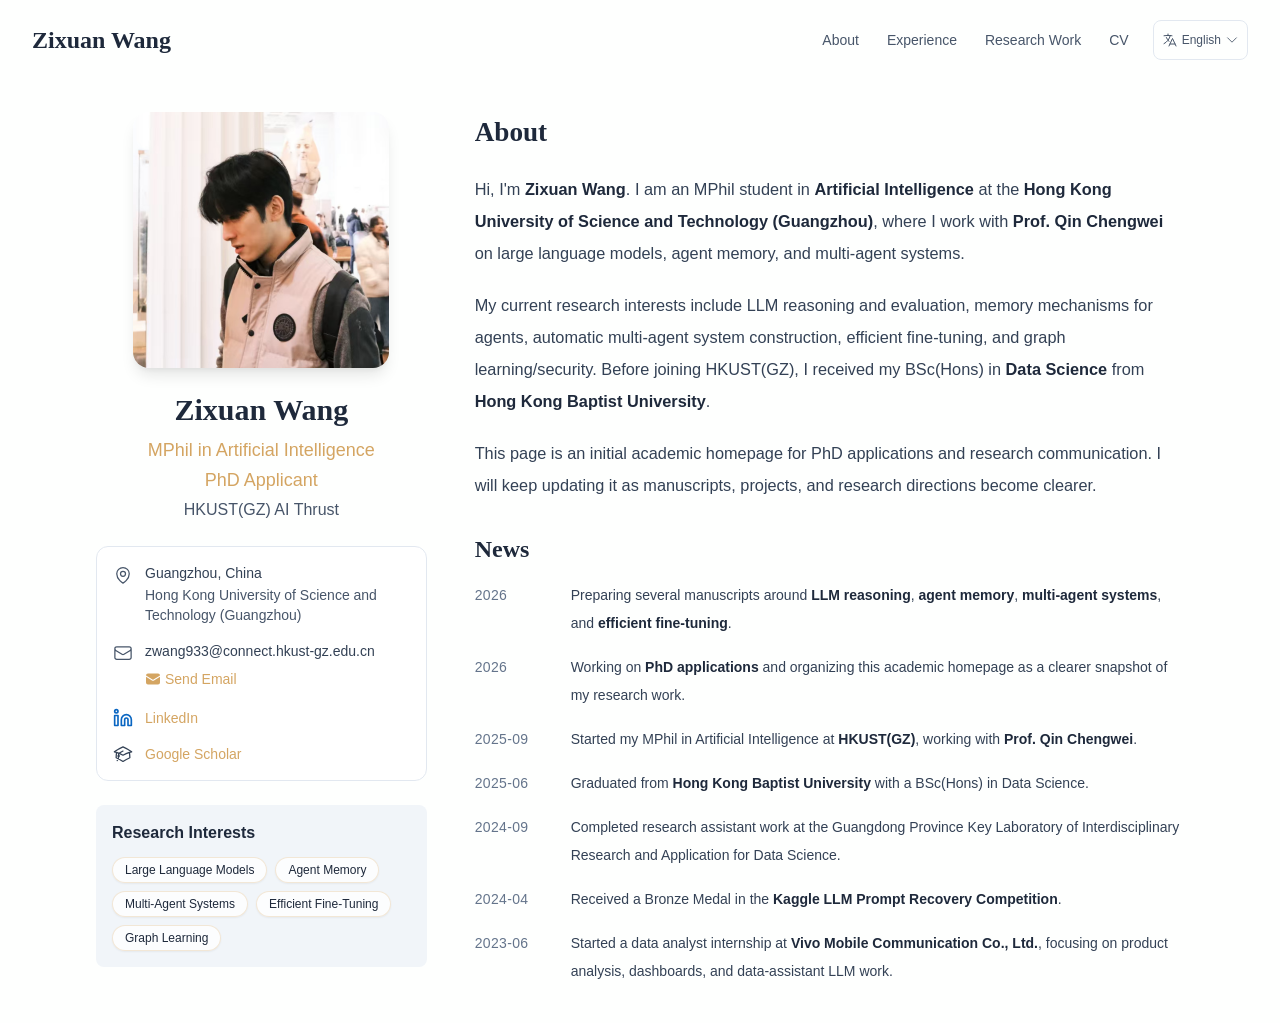
==== commit b89201e6: "Add Scholar and LinkedIn profile links" ====
--- a/index.html
+++ b/index.html
@@ -57,6 +57,6 @@
       root.lang = 'en';
       root.setAttribute('data-locale', 'en');
     }
-  </script><title>Zixuan Wang</title><meta name="description" content="MPhil student in Artificial Intelligence at HKUST(GZ), working on large language models, agent memory, and multi-agent systems."/><meta name="author" content="Zixuan Wang"/><meta name="keywords" content="Zixuan Wang,PhD,Research,HKUST(GZ) AI Thrust"/><meta name="creator" content="Zixuan Wang"/><meta name="publisher" content="Zixuan Wang"/><meta property="og:title" content="Zixuan Wang"/><meta property="og:description" content="MPhil student in Artificial Intelligence at HKUST(GZ), working on large language models, agent memory, and multi-agent systems."/><meta property="og:site_name" content="Zixuan Wang&#x27;s Academic Website"/><meta property="og:locale" content="en_US"/><meta property="og:type" content="website"/><meta name="twitter:card" content="summary"/><meta name="twitter:title" content="Zixuan Wang"/><meta name="twitter:description" content="MPhil student in Artificial Intelligence at HKUST(GZ), working on large language models, agent memory, and multi-agent systems."/><link rel="icon" href="/favicon.svg"/><script>document.querySelectorAll('body link[rel="icon"], body link[rel="apple-touch-icon"]').forEach(el => document.head.appendChild(el))</script><script src="/_next/static/chunks/polyfills-42372ed130431b0a.js" noModule=""></script></head><body class="font-sans antialiased"><div style="visibility:hidden"><nav class="fixed top-0 left-0 right-0 z-50" data-headlessui-state=""><div class="transition-all duration-300 ease-out bg-transparent" style="transform:translateY(-100px)"><div class="max-w-7xl mx-auto px-4 sm:px-6 lg:px-8"><div class="flex justify-between items-center h-16 lg:h-20"><div class="flex-shrink-0" tabindex="0"><a class="text-xl lg:text-2xl font-serif font-semibold text-primary hover:text-accent transition-colors duration-200" href="/">Zixuan Wang</a></div><div class="hidden lg:block"><div class="ml-10 flex items-center space-x-3"><div class="relative flex items-baseline space-x-1"><a data-nav-href="/" class="relative px-3 py-2 text-sm font-medium rounded-lg transition-colors duration-150 text-primary" href="/">About</a><a data-nav-href="/experience" class="relative px-3 py-2 text-sm font-medium rounded-lg transition-colors duration-150 text-neutral-600" href="/experience/">Experience</a><a data-nav-href="/research" class="relative px-3 py-2 text-sm font-medium rounded-lg transition-colors duration-150 text-neutral-600" href="/research/">Research Work</a><a data-nav-href="/cv" class="relative px-3 py-2 text-sm font-medium rounded-lg transition-colors duration-150 text-neutral-600" href="/cv/">CV</a></div><div class="flex items-center justify-center w-14 h-10 rounded-lg border border-neutral-200 dark:border-[rgba(148,163,184,0.24)] bg-background dark:bg-neutral-800"><div class="w-6 h-4 rounded bg-neutral-300 animate-pulse"></div></div></div></div><div class="lg:hidden flex items-center space-x-2"><div class="flex items-center justify-center w-14 h-10 rounded-lg border border-neutral-200 dark:border-[rgba(148,163,184,0.24)] bg-background dark:bg-neutral-800"><div class="w-6 h-4 rounded bg-neutral-300 animate-pulse"></div></div><button class="inline-flex items-center justify-center p-2 rounded-md text-neutral-600 hover:text-primary hover:bg-neutral-100 dark:hover:bg-neutral-800 focus:outline-none focus:ring-2 focus:ring-inset focus:ring-accent transition-colors duration-200" id="headlessui-disclosure-button-«R5pdb»" type="button" aria-expanded="false" data-headlessui-state=""><span class="sr-only">Open main menu</span><div><svg xmlns="http://www.w3.org/2000/svg" fill="none" viewBox="0 0 24 24" stroke-width="1.5" stroke="currentColor" aria-hidden="true" data-slot="icon" class="block h-6 w-6"><path stroke-linecap="round" stroke-linejoin="round" d="M3.75 6.75h16.5M3.75 12h16.5m-16.5 5.25h16.5"></path></svg></div></button></div></div></div></div></nav><main class="min-h-screen pt-16 lg:pt-20"><div class="max-w-6xl mx-auto px-4 sm:px-6 lg:px-8 py-8 bg-background min-h-screen"><div class="grid grid-cols-1 lg:grid-cols-3 gap-12"><div class="lg:col-span-1"><div class="sticky top-8" style="opacity:0;transform:translateY(20px)"><div class="w-64 h-64 mx-auto mb-6 rounded-2xl overflow-hidden shadow-lg hover:shadow-xl transition-all duration-200 hover:scale-105"><img alt="Zixuan Wang" width="256" height="256" decoding="async" data-nimg="1" class="w-full h-full object-cover object-[32%_center]" style="color:transparent" src="/avatar.png"/></div><div class="text-center mb-6"><h1 class="text-3xl font-serif font-bold text-primary mb-2">Zixuan Wang</h1><div class="text-lg text-accent font-medium mb-1 space-y-0.5"><p>MPhil in Artificial Intelligence</p><p>PhD Applicant</p></div><p class="text-neutral-600 mb-2">HKUST(GZ) AI Thrust</p></div><div class="mb-6 rounded-xl border border-neutral-200 dark:border-neutral-800 bg-white/70 dark:bg-neutral-900/40 px-4 py-4"><div class="flex flex-col gap-4 text-left text-sm text-primary"><div class="flex gap-3"><svg xmlns="http://www.w3.org/2000/svg" fill="none" viewBox="0 0 24 24" stroke-width="1.5" stroke="currentColor" aria-hidden="true" data-slot="icon" class="h-5 w-5 shrink-0 text-neutral-600 dark:text-neutral-400 mt-0.5"><path stroke-linecap="round" stroke-linejoin="round" d="M15 10.5a3 3 0 1 1-6 0 3 3 0 0 1 6 0Z"></path><path stroke-linecap="round" stroke-linejoin="round" d="M19.5 10.5c0 7.142-7.5 11.25-7.5 11.25S4.5 17.642 4.5 10.5a7.5 7.5 0 1 1 15 0Z"></path></svg><div class="min-w-0"><p class="text-neutral-700 dark:text-neutral-300">Guangzhou, China</p><p class="text-neutral-600 dark:text-neutral-400 mt-0.5 break-words">Hong Kong University of Science and Technology (Guangzhou)</p></div></div><div class="flex gap-3"><svg xmlns="http://www.w3.org/2000/svg" fill="none" viewBox="0 0 24 24" stroke-width="1.5" stroke="currentColor" aria-hidden="true" data-slot="icon" class="h-5 w-5 shrink-0 text-neutral-600 dark:text-neutral-400 mt-0.5"><path stroke-linecap="round" stroke-linejoin="round" d="M21.75 6.75v10.5a2.25 2.25 0 0 1-2.25 2.25h-15a2.25 2.25 0 0 1-2.25-2.25V6.75m19.5 0A2.25 2.25 0 0 0 19.5 4.5h-15a2.25 2.25 0 0 0-2.25 2.25m19.5 0v.243a2.25 2.25 0 0 1-1.07 1.916l-7.5 4.615a2.25 2.25 0 0 1-2.36 0L3.32 8.91a2.25 2.25 0 0 1-1.07-1.916V6.75"></path></svg><div class="min-w-0"><p class="text-neutral-700 dark:text-neutral-300 break-all">zwang933@connect.hkust-gz.edu.cn</p><a href="mailto:zwang933@connect.hkust-gz.edu.cn" class="inline-flex items-center gap-1 mt-2 text-accent font-medium hover:underline"><svg xmlns="http://www.w3.org/2000/svg" viewBox="0 0 24 24" fill="currentColor" aria-hidden="true" data-slot="icon" class="h-4 w-4"><path d="M1.5 8.67v8.58a3 3 0 0 0 3 3h15a3 3 0 0 0 3-3V8.67l-8.928 5.493a3 3 0 0 1-3.144 0L1.5 8.67Z"></path><path d="M22.5 6.908V6.75a3 3 0 0 0-3-3h-15a3 3 0 0 0-3 3v.158l9.714 5.978a1.5 1.5 0 0 0 1.572 0L22.5 6.908Z"></path></svg><span>Send Email</span></a></div></div></div></div><div class="bg-neutral-100 dark:bg-neutral-800 rounded-lg p-4 mb-6 hover:shadow-lg transition-all duration-200 hover:scale-[1.02]"><h3 class="font-semibold text-primary mb-3">Research Interests</h3><div class="flex flex-wrap gap-2"><span class="inline-flex items-center rounded-full border border-accent/25 bg-white/80 dark:bg-neutral-900/60 px-3 py-1 text-xs font-medium text-primary shadow-sm">Large Language Models</span><span class="inline-flex items-center rounded-full border border-accent/25 bg-white/80 dark:bg-neutral-900/60 px-3 py-1 text-xs font-medium text-primary shadow-sm">Agent Memory</span><span class="inline-flex items-center rounded-full border border-accent/25 bg-white/80 dark:bg-neutral-900/60 px-3 py-1 text-xs font-medium text-primary shadow-sm">Multi-Agent Systems</span><span class="inline-flex items-center rounded-full border border-accent/25 bg-white/80 dark:bg-neutral-900/60 px-3 py-1 text-xs font-medium text-primary shadow-sm">Efficient Fine-Tuning</span><span class="inline-flex items-center rounded-full border border-accent/25 bg-white/80 dark:bg-neutral-900/60 px-3 py-1 text-xs font-medium text-primary shadow-sm">Graph Learning</span></div></div></div></div><div class="lg:col-span-2 space-y-8"><section id="about" class="scroll-mt-24 space-y-8"><section style="opacity:0;transform:translateY(20px)"><h2 class="text-[1.7rem] font-serif font-bold text-primary mb-5">About</h2><div class="text-[1.02rem] text-neutral-700 dark:text-neutral-600 leading-8"><p class="mb-5 last:mb-0">Hi, I&#x27;m <strong class="font-semibold text-primary">Zixuan Wang</strong>. I am an MPhil student in <strong class="font-semibold text-primary">Artificial Intelligence</strong> at the <strong class="font-semibold text-primary">Hong Kong University of Science and Technology (Guangzhou)</strong>, where I work with <strong class="font-semibold text-primary">Prof. Qin Chengwei</strong> on large language models, agent memory, and multi-agent systems.</p>
+  </script><title>Zixuan Wang</title><meta name="description" content="MPhil student in Artificial Intelligence at HKUST(GZ), working on large language models, agent memory, and multi-agent systems."/><meta name="author" content="Zixuan Wang"/><meta name="keywords" content="Zixuan Wang,PhD,Research,HKUST(GZ) AI Thrust"/><meta name="creator" content="Zixuan Wang"/><meta name="publisher" content="Zixuan Wang"/><meta property="og:title" content="Zixuan Wang"/><meta property="og:description" content="MPhil student in Artificial Intelligence at HKUST(GZ), working on large language models, agent memory, and multi-agent systems."/><meta property="og:site_name" content="Zixuan Wang&#x27;s Academic Website"/><meta property="og:locale" content="en_US"/><meta property="og:type" content="website"/><meta name="twitter:card" content="summary"/><meta name="twitter:title" content="Zixuan Wang"/><meta name="twitter:description" content="MPhil student in Artificial Intelligence at HKUST(GZ), working on large language models, agent memory, and multi-agent systems."/><link rel="icon" href="/favicon.svg"/><script>document.querySelectorAll('body link[rel="icon"], body link[rel="apple-touch-icon"]').forEach(el => document.head.appendChild(el))</script><script src="/_next/static/chunks/polyfills-42372ed130431b0a.js" noModule=""></script></head><body class="font-sans antialiased"><div style="visibility:hidden"><nav class="fixed top-0 left-0 right-0 z-50" data-headlessui-state=""><div class="transition-all duration-300 ease-out bg-transparent" style="transform:translateY(-100px)"><div class="max-w-7xl mx-auto px-4 sm:px-6 lg:px-8"><div class="flex justify-between items-center h-16 lg:h-20"><div class="flex-shrink-0" tabindex="0"><a class="text-xl lg:text-2xl font-serif font-semibold text-primary hover:text-accent transition-colors duration-200" href="/">Zixuan Wang</a></div><div class="hidden lg:block"><div class="ml-10 flex items-center space-x-3"><div class="relative flex items-baseline space-x-1"><a data-nav-href="/" class="relative px-3 py-2 text-sm font-medium rounded-lg transition-colors duration-150 text-primary" href="/">About</a><a data-nav-href="/experience" class="relative px-3 py-2 text-sm font-medium rounded-lg transition-colors duration-150 text-neutral-600" href="/experience/">Experience</a><a data-nav-href="/research" class="relative px-3 py-2 text-sm font-medium rounded-lg transition-colors duration-150 text-neutral-600" href="/research/">Research Work</a><a data-nav-href="/cv" class="relative px-3 py-2 text-sm font-medium rounded-lg transition-colors duration-150 text-neutral-600" href="/cv/">CV</a></div><div class="flex items-center justify-center w-14 h-10 rounded-lg border border-neutral-200 dark:border-[rgba(148,163,184,0.24)] bg-background dark:bg-neutral-800"><div class="w-6 h-4 rounded bg-neutral-300 animate-pulse"></div></div></div></div><div class="lg:hidden flex items-center space-x-2"><div class="flex items-center justify-center w-14 h-10 rounded-lg border border-neutral-200 dark:border-[rgba(148,163,184,0.24)] bg-background dark:bg-neutral-800"><div class="w-6 h-4 rounded bg-neutral-300 animate-pulse"></div></div><button class="inline-flex items-center justify-center p-2 rounded-md text-neutral-600 hover:text-primary hover:bg-neutral-100 dark:hover:bg-neutral-800 focus:outline-none focus:ring-2 focus:ring-inset focus:ring-accent transition-colors duration-200" id="headlessui-disclosure-button-«R5pdb»" type="button" aria-expanded="false" data-headlessui-state=""><span class="sr-only">Open main menu</span><div><svg xmlns="http://www.w3.org/2000/svg" fill="none" viewBox="0 0 24 24" stroke-width="1.5" stroke="currentColor" aria-hidden="true" data-slot="icon" class="block h-6 w-6"><path stroke-linecap="round" stroke-linejoin="round" d="M3.75 6.75h16.5M3.75 12h16.5m-16.5 5.25h16.5"></path></svg></div></button></div></div></div></div></nav><main class="min-h-screen pt-16 lg:pt-20"><div class="max-w-6xl mx-auto px-4 sm:px-6 lg:px-8 py-8 bg-background min-h-screen"><div class="grid grid-cols-1 lg:grid-cols-3 gap-12"><div class="lg:col-span-1"><div class="sticky top-8" style="opacity:0;transform:translateY(20px)"><div class="w-64 h-64 mx-auto mb-6 rounded-2xl overflow-hidden shadow-lg hover:shadow-xl transition-all duration-200 hover:scale-105"><img alt="Zixuan Wang" width="256" height="256" decoding="async" data-nimg="1" class="w-full h-full object-cover object-[32%_center]" style="color:transparent" src="/avatar.png"/></div><div class="text-center mb-6"><h1 class="text-3xl font-serif font-bold text-primary mb-2">Zixuan Wang</h1><div class="text-lg text-accent font-medium mb-1 space-y-0.5"><p>MPhil in Artificial Intelligence</p><p>PhD Applicant</p></div><p class="text-neutral-600 mb-2">HKUST(GZ) AI Thrust</p></div><div class="mb-6 rounded-xl border border-neutral-200 dark:border-neutral-800 bg-white/70 dark:bg-neutral-900/40 px-4 py-4"><div class="flex flex-col gap-4 text-left text-sm text-primary"><div class="flex gap-3"><svg xmlns="http://www.w3.org/2000/svg" fill="none" viewBox="0 0 24 24" stroke-width="1.5" stroke="currentColor" aria-hidden="true" data-slot="icon" class="h-5 w-5 shrink-0 text-neutral-600 dark:text-neutral-400 mt-0.5"><path stroke-linecap="round" stroke-linejoin="round" d="M15 10.5a3 3 0 1 1-6 0 3 3 0 0 1 6 0Z"></path><path stroke-linecap="round" stroke-linejoin="round" d="M19.5 10.5c0 7.142-7.5 11.25-7.5 11.25S4.5 17.642 4.5 10.5a7.5 7.5 0 1 1 15 0Z"></path></svg><div class="min-w-0"><p class="text-neutral-700 dark:text-neutral-300">Guangzhou, China</p><p class="text-neutral-600 dark:text-neutral-400 mt-0.5 break-words">Hong Kong University of Science and Technology (Guangzhou)</p></div></div><div class="flex gap-3"><svg xmlns="http://www.w3.org/2000/svg" fill="none" viewBox="0 0 24 24" stroke-width="1.5" stroke="currentColor" aria-hidden="true" data-slot="icon" class="h-5 w-5 shrink-0 text-neutral-600 dark:text-neutral-400 mt-0.5"><path stroke-linecap="round" stroke-linejoin="round" d="M21.75 6.75v10.5a2.25 2.25 0 0 1-2.25 2.25h-15a2.25 2.25 0 0 1-2.25-2.25V6.75m19.5 0A2.25 2.25 0 0 0 19.5 4.5h-15a2.25 2.25 0 0 0-2.25 2.25m19.5 0v.243a2.25 2.25 0 0 1-1.07 1.916l-7.5 4.615a2.25 2.25 0 0 1-2.36 0L3.32 8.91a2.25 2.25 0 0 1-1.07-1.916V6.75"></path></svg><div class="min-w-0"><p class="text-neutral-700 dark:text-neutral-300 break-all">zwang933@connect.hkust-gz.edu.cn</p><a href="mailto:zwang933@connect.hkust-gz.edu.cn" class="inline-flex items-center gap-1 mt-2 text-accent font-medium hover:underline"><svg xmlns="http://www.w3.org/2000/svg" viewBox="0 0 24 24" fill="currentColor" aria-hidden="true" data-slot="icon" class="h-4 w-4"><path d="M1.5 8.67v8.58a3 3 0 0 0 3 3h15a3 3 0 0 0 3-3V8.67l-8.928 5.493a3 3 0 0 1-3.144 0L1.5 8.67Z"></path><path d="M22.5 6.908V6.75a3 3 0 0 0-3-3h-15a3 3 0 0 0-3 3v.158l9.714 5.978a1.5 1.5 0 0 0 1.572 0L22.5 6.908Z"></path></svg><span>Send Email</span></a></div></div><div class="flex gap-3 items-center"><svg xmlns="http://www.w3.org/2000/svg" fill="none" viewBox="0 0 24 24" stroke-width="1.5" stroke="currentColor" aria-hidden="true" class="h-5 w-5 shrink-0 text-neutral-700 dark:text-neutral-300"><path stroke-linecap="round" stroke-linejoin="round" d="M4.26 10.147a60.438 60.438 0 0 0-.491 6.347A48.62 48.62 0 0 1 12 20.904a48.62 48.62 0 0 1 8.232-4.41 60.46 60.46 0 0 0-.491-6.347m-15.482 0A50.636 50.636 0 0 0 12 4.5a50.636 50.636 0 0 0 7.74 5.647m-15.482 0A50.636 50.636 0 0 1 12 15.75a50.636 50.636 0 0 1 7.74-5.603"/></svg><a href="https://scholar.google.co.jp/citations?user=cOmgB1oAAAAJ&hl=en" target="_blank" rel="noopener noreferrer" class="font-medium text-accent hover:underline break-all">Google Scholar</a></div><div class="flex gap-3 items-center"><svg xmlns="http://www.w3.org/2000/svg" viewBox="0 0 24 24" fill="currentColor" aria-hidden="true" class="h-5 w-5 shrink-0 text-[#0A66C2]"><path d="M20.447 20.452h-3.554v-5.569c0-1.328-.027-3.037-1.852-3.037-1.853 0-2.136 1.445-2.136 2.939v5.667H9.351V9h3.414v1.561h.046c.477-.9 1.637-1.85 3.37-1.85 3.601 0 4.267 2.37 4.267 5.455v6.286ZM5.337 7.433a2.062 2.062 0 1 1 0-4.125 2.062 2.062 0 0 1 0 4.125ZM7.114 20.452H3.558V9h3.556v11.452Z"/></svg><a href="https://www.linkedin.com/in/zixuan-sherlock-wang-1845063a2/" target="_blank" rel="noopener noreferrer" class="font-medium text-accent hover:underline break-all">LinkedIn</a></div></div></div><div class="bg-neutral-100 dark:bg-neutral-800 rounded-lg p-4 mb-6 hover:shadow-lg transition-all duration-200 hover:scale-[1.02]"><h3 class="font-semibold text-primary mb-3">Research Interests</h3><div class="flex flex-wrap gap-2"><span class="inline-flex items-center rounded-full border border-accent/25 bg-white/80 dark:bg-neutral-900/60 px-3 py-1 text-xs font-medium text-primary shadow-sm">Large Language Models</span><span class="inline-flex items-center rounded-full border border-accent/25 bg-white/80 dark:bg-neutral-900/60 px-3 py-1 text-xs font-medium text-primary shadow-sm">Agent Memory</span><span class="inline-flex items-center rounded-full border border-accent/25 bg-white/80 dark:bg-neutral-900/60 px-3 py-1 text-xs font-medium text-primary shadow-sm">Multi-Agent Systems</span><span class="inline-flex items-center rounded-full border border-accent/25 bg-white/80 dark:bg-neutral-900/60 px-3 py-1 text-xs font-medium text-primary shadow-sm">Efficient Fine-Tuning</span><span class="inline-flex items-center rounded-full border border-accent/25 bg-white/80 dark:bg-neutral-900/60 px-3 py-1 text-xs font-medium text-primary shadow-sm">Graph Learning</span></div></div></div></div><div class="lg:col-span-2 space-y-8"><section id="about" class="scroll-mt-24 space-y-8"><section style="opacity:0;transform:translateY(20px)"><h2 class="text-[1.7rem] font-serif font-bold text-primary mb-5">About</h2><div class="text-[1.02rem] text-neutral-700 dark:text-neutral-600 leading-8"><p class="mb-5 last:mb-0">Hi, I&#x27;m <strong class="font-semibold text-primary">Zixuan Wang</strong>. I am an MPhil student in <strong class="font-semibold text-primary">Artificial Intelligence</strong> at the <strong class="font-semibold text-primary">Hong Kong University of Science and Technology (Guangzhou)</strong>, where I work with <strong class="font-semibold text-primary">Prof. Qin Chengwei</strong> on large language models, agent memory, and multi-agent systems.</p>
 <p class="mb-5 last:mb-0">My current research interests include LLM reasoning and evaluation, memory mechanisms for agents, automatic multi-agent system construction, efficient fine-tuning, and graph learning/security. Before joining HKUST(GZ), I received my BSc(Hons) in <strong class="font-semibold text-primary">Data Science</strong> from <strong class="font-semibold text-primary">Hong Kong Baptist University</strong>.</p>
-<p class="mb-5 last:mb-0">This page is an initial academic homepage for PhD applications and research communication. I will keep updating it as manuscripts, projects, and research directions become clearer.</p></div></section><section style="opacity:0;transform:translateY(20px)"><h2 class="text-2xl font-serif font-bold text-primary mb-4">News</h2><div class="space-y-4"><div class="flex items-start gap-4"><span class="mt-1 w-20 flex-shrink-0 text-sm font-medium tracking-wide text-neutral-500 dark:text-neutral-400">2026</span><p class="max-w-3xl text-sm leading-7 text-neutral-700 dark:text-neutral-300">Preparing several manuscripts around <strong class="font-semibold text-primary dark:text-white">LLM reasoning</strong>, <strong class="font-semibold text-primary dark:text-white">agent memory</strong>, <strong class="font-semibold text-primary dark:text-white">multi-agent systems</strong>, and <strong class="font-semibold text-primary dark:text-white">efficient fine-tuning</strong>.</p></div><div class="flex items-start gap-4"><span class="mt-1 w-20 flex-shrink-0 text-sm font-medium tracking-wide text-neutral-500 dark:text-neutral-400">2026</span><p class="max-w-3xl text-sm leading-7 text-neutral-700 dark:text-neutral-300">Working on <strong class="font-semibold text-primary dark:text-white">PhD applications</strong> and organizing this academic homepage as a clearer snapshot of my research work.</p></div><div class="flex items-start gap-4"><span class="mt-1 w-20 flex-shrink-0 text-sm font-medium tracking-wide text-neutral-500 dark:text-neutral-400">2025-09</span><p class="max-w-3xl text-sm leading-7 text-neutral-700 dark:text-neutral-300">Started my MPhil in Artificial Intelligence at <strong class="font-semibold text-primary dark:text-white">HKUST(GZ)</strong>, working with <strong class="font-semibold text-primary dark:text-white">Prof. Qin Chengwei</strong>.</p></div><div class="flex items-start gap-4"><span class="mt-1 w-20 flex-shrink-0 text-sm font-medium tracking-wide text-neutral-500 dark:text-neutral-400">2025-06</span><p class="max-w-3xl text-sm leading-7 text-neutral-700 dark:text-neutral-300">Graduated from <strong class="font-semibold text-primary dark:text-white">Hong Kong Baptist University</strong> with a BSc(Hons) in Data Science.</p></div><div class="flex items-start gap-4"><span class="mt-1 w-20 flex-shrink-0 text-sm font-medium tracking-wide text-neutral-500 dark:text-neutral-400">2024-09</span><p class="max-w-3xl text-sm leading-7 text-neutral-700 dark:text-neutral-300">Completed research assistant work at the Guangdong Province Key Laboratory of Interdisciplinary Research and Application for Data Science.</p></div><div class="flex items-start gap-4"><span class="mt-1 w-20 flex-shrink-0 text-sm font-medium tracking-wide text-neutral-500 dark:text-neutral-400">2024-04</span><p class="max-w-3xl text-sm leading-7 text-neutral-700 dark:text-neutral-300">Received a Bronze Medal in the <strong class="font-semibold text-primary dark:text-white">Kaggle LLM Prompt Recovery Competition</strong>.</p></div><div class="flex items-start gap-4"><span class="mt-1 w-20 flex-shrink-0 text-sm font-medium tracking-wide text-neutral-500 dark:text-neutral-400">2023-06</span><p class="max-w-3xl text-sm leading-7 text-neutral-700 dark:text-neutral-300">Started a data analyst internship at <strong class="font-semibold text-primary dark:text-white">Vivo Mobile Communication Co., Ltd.</strong>, focusing on product analysis, dashboards, and data-assistant LLM work.</p></div></div></section></section></div></div></div><!--$--><!--/$--><!--$--><!--/$--></main></div><script src="/_next/static/chunks/webpack-679b75d1c4c2027c.js" async=""></script><script>(self.__next_f=self.__next_f||[]).push([0])</script><script>self.__next_f.push([1,"1:\"$Sreact.fragment\"\n3:I[5783,[\"461\",\"static/chunks/461-a9a5d7b05a71d978.js\",\"874\",\"static/chunks/874-6cc630662f3664af.js\",\"139\",\"static/chunks/139-2f7e8a8730169ff1.js\",\"177\",\"static/chunks/app/layout-cc11267278e5d573.js\"],\"ThemeProvider\"]\n4:I[310,[\"461\",\"static/chunks/461-a9a5d7b05a71d978.js\",\"874\",\"static/chunks/874-6cc630662f3664af.js\",\"139\",\"static/chunks/139-2f7e8a8730169ff1.js\",\"177\",\"static/chunks/app/layout-cc11267278e5d573.js\"],\"LocaleProvider\"]\n5:I[7734,[\"461\",\"static/chunks/461-a9a5d7b05a71d978.js\",\"874\",\"static/chunks/874-6cc630662f3664af.js\",\"139\",\"static/chunks/139-2f7e8a8730169ff1.js\",\"177\",\"static/chunks/app/layout-cc11267278e5d573.js\"],\"default\"]\n6:I[7555,[],\"\"]\n7:I[1295,[],\"\"]\n8:I[9608,[\"461\",\"static/chunks/461-a9a5d7b05a71d978.js\",\"178\",\"static/chunks/178-595a94b9af1e67b5.js\",\"874\",\"static/chunks/874-6cc630662f3664af.js\",\"748\",\"static/chunks/748-b9bdb65d88768cea.js\",\"974\",\"static/chunks/app/page-7811a4b36f8551ec.js\"],\"default\"]\n9:I[9665,[],\"MetadataBoundary\"]\nb:I[9665,[],\"OutletBoundary\"]\ne:I[4911,[],\"AsyncMetadataOutlet\"]\n10:I[9665,[],\"ViewportBoundary\"]\n12:I[6614,[],\"\"]\n:HL[\"/_next/static/css/9772e3899233072a.css\",\"style\"]\n2:T592,\n    try {\n      const cfg = {\"enabled\":true,\"locales\":[\"zh\",\"en\"],\"defaultLocale\":\"en\",\"mode\":\"fixed\",\"fixedLocale\":\"en\",\"persist\":false,\"switcher\":true,\"labels\":{\"zh\":\"中文\",\"en\":\"English\"}};\n      const storageKey = 'locale-storage';\n      const normalize = (value) =\u003e typeof value === 'string' ? value.trim().replace('_', '-').toLowerCase() : '';\n      const matchLocale = (candidate) =\u003e {\n        const normalized = normalize(candidate);\n        if (!normalized) return null;\n        if (cfg.locales.includes(normalized)) return normalized;\n        const language = normalized.split('-')[0];\n        if (cfg.locales.includes(language)) return language;\n        return null;\n      };\n\n      let resolved = null;\n\n      if (cfg.persist) {\n        resolved = matchLocale(localStorage.getItem(storageKey));\n      }\n\n      if (!resolved) {\n        if (cfg.mode === 'fixed') {\n "])</script><script>self.__next_f.push([1,"         resolved = cfg.fixedLocale;\n        } else {\n          resolved = matchLocale(navigator.language);\n        }\n      }\n\n      if (!resolved) {\n        resolved = cfg.defaultLocale;\n      }\n\n      const root = document.documentElement;\n      root.lang = resolved;\n      root.setAttribute('data-locale', resolved);\n\n      if (cfg.persist) {\n        localStorage.setItem(storageKey, resolved);\n      }\n    } catch (e) {\n      const root = document.documentElement;\n      root.lang = 'en';\n      root.setAttribute('data-locale', 'en');\n    }\n  "])</script><script>self.__next_f.push([1,"0:{\"P\":null,\"b\":\"GhlbBGsX7Vruj2gZn7rs4\",\"p\":\"\",\"c\":[\"\",\"\"],\"i\":false,\"f\":[[[\"\",{\"children\":[\"__PAGE__\",{}]},\"$undefined\",\"$undefined\",true],[\"\",[\"$\",\"$1\",\"c\",{\"children\":[[[\"$\",\"link\",\"0\",{\"rel\":\"stylesheet\",\"href\":\"/_next/static/css/9772e3899233072a.css\",\"precedence\":\"next\",\"crossOrigin\":\"$undefined\",\"nonce\":\"$undefined\"}]],[\"$\",\"html\",null,{\"lang\":\"en\",\"className\":\"scroll-smooth\",\"suppressHydrationWarning\":true,\"children\":[[\"$\",\"head\",null,{\"children\":[[\"$\",\"link\",null,{\"rel\":\"icon\",\"href\":\"/favicon.svg\",\"type\":\"image/svg+xml\"}],[\"$\",\"script\",null,{\"dangerouslySetInnerHTML\":{\"__html\":\"\\n              try {\\n                const theme = localStorage.getItem('theme-storage');\\n                const parsed = theme ? JSON.parse(theme) : null;\\n                const setting = parsed?.state?.theme || 'system';\\n                const prefersDark = typeof window !== 'undefined' \u0026\u0026 window.matchMedia \u0026\u0026 window.matchMedia('(prefers-color-scheme: dark)').matches;\\n                const effective = setting === 'dark' ? 'dark' : (setting === 'light' ? 'light' : (prefersDark ? 'dark' : 'light'));\\n                var root = document.documentElement;\\n                root.classList.add(effective);\\n                root.setAttribute('data-theme', effective);\\n              } catch (e) {\\n                var root = document.documentElement;\\n                root.classList.add('light');\\n                root.setAttribute('data-theme', 'light');\\n              }\\n            \"}}],[\"$\",\"script\",null,{\"dangerouslySetInnerHTML\":{\"__html\":\"$2\"}}]]}],[\"$\",\"body\",null,{\"className\":\"font-sans antialiased\",\"children\":[\"$\",\"$L3\",null,{\"children\":[\"$\",\"$L4\",null,{\"config\":{\"enabled\":true,\"locales\":[\"zh\",\"en\"],\"defaultLocale\":\"en\",\"mode\":\"fixed\",\"fixedLocale\":\"en\",\"persist\":false,\"switcher\":true,\"labels\":{\"zh\":\"中文\",\"en\":\"English\"}},\"children\":[[\"$\",\"$L5\",null,{\"items\":[{\"title\":\"About\",\"type\":\"page\",\"target\":\"about\",\"href\":\"/\"},{\"title\":\"Experience\",\"type\":\"page\",\"target\":\"experience\",\"href\":\"/experience\"},{\"title\":\"Research Work\",\"type\":\"page\",\"target\":\"research\",\"href\":\"/research\"},{\"title\":\"CV\",\"type\":\"page\",\"target\":\"cv\",\"href\":\"/cv\"}],\"siteTitle\":\"Zixuan Wang\",\"enableOnePageMode\":false,\"i18n\":\"$0:f:0:1:1:props:children:1:props:children:1:props:children:props:children:props:config\",\"itemsByLocale\":{\"zh\":[{\"title\":\"关于我\",\"type\":\"page\",\"target\":\"about\",\"href\":\"/\"},{\"title\":\"实习与经历\",\"type\":\"page\",\"target\":\"experience\",\"href\":\"/experience\"},{\"title\":\"研究工作\",\"type\":\"page\",\"target\":\"research\",\"href\":\"/research\"},{\"title\":\"简历\",\"type\":\"page\",\"target\":\"cv\",\"href\":\"/cv\"}],\"en\":[{\"title\":\"About\",\"type\":\"page\",\"target\":\"about\",\"href\":\"/\"},{\"title\":\"Experience\",\"type\":\"page\",\"target\":\"experience\",\"href\":\"/experience\"},{\"title\":\"Research Work\",\"type\":\"page\",\"target\":\"research\",\"href\":\"/research\"},{\"title\":\"CV\",\"type\":\"page\",\"target\":\"cv\",\"href\":\"/cv\"}]},\"siteTitleByLocale\":{\"zh\":\"Zixuan Wang\",\"en\":\"Zixuan Wang\"}}],[\"$\",\"main\",null,{\"className\":\"min-h-screen pt-16 lg:pt-20\",\"children\":[\"$\",\"$L6\",null,{\"parallelRouterKey\":\"children\",\"error\":\"$undefined\",\"errorStyles\":\"$undefined\",\"errorScripts\":\"$undefined\",\"template\":[\"$\",\"$L7\",null,{}],\"templateStyles\":\"$undefined\",\"templateScripts\":\"$undefined\",\"notFound\":[[[\"$\",\"title\",null,{\"children\":\"404: This page could not be found.\"}],[\"$\",\"div\",null,{\"style\":{\"fontFamily\":\"system-ui,\\\"Segoe UI\\\",Roboto,Helvetica,Arial,sans-serif,\\\"Apple Color Emoji\\\",\\\"Segoe UI Emoji\\\"\",\"height\":\"100vh\",\"textAlign\":\"center\",\"display\":\"flex\",\"flexDirection\":\"column\",\"alignItems\":\"center\",\"justifyContent\":\"center\"},\"children\":[\"$\",\"div\",null,{\"children\":[[\"$\",\"style\",null,{\"dangerouslySetInnerHTML\":{\"__html\":\"body{color:#000;background:#fff;margin:0}.next-error-h1{border-right:1px solid rgba(0,0,0,.3)}@media (prefers-color-scheme:dark){body{color:#fff;background:#000}.next-error-h1{border-right:1px solid rgba(255,255,255,.3)}}\"}}],[\"$\",\"h1\",null,{\"className\":\"next-error-h1\",\"style\":{\"display\":\"inline-block\",\"margin\":\"0 20px 0 0\",\"padding\":\"0 23px 0 0\",\"fontSize\":24,\"fontWeight\":500,\"verticalAlign\":\"top\",\"lineHeight\":\"49px\"},\"children\":404}],[\"$\",\"div\",null,{\"style\":{\"display\":\"inline-block\"},\"children\":[\"$\",\"h2\",null,{\"style\":{\"fontSize\":14,\"fontWeight\":400,\"lineHeight\":\"49px\",\"margin\":0},\"children\":\"This page could not be found.\"}]}]]}]}]],[]],\"forbidden\":\"$undefined\",\"unauthorized\":\"$undefined\"}]}]]}]}]}]]}]]}],{\"children\":[\"__PAGE__\",[\"$\",\"$1\",\"c\",{\"children\":[[\"$\",\"$L8\",null,{\"dataByLocale\":{\"zh\":{\"author\":{\"name\":\"Zixuan Wang\",\"title\":\"人工智能 MPhil\\n博士申请中\",\"institution\":\"香港科技大学（广州）AI Thrust\",\"avatar\":\"/avatar.png\"},\"social\":{\"email\":\"zwang933@connect.hkust-gz.edu.cn\",\"location\":\"广州，中国\",\"location_details\":[\"香港科技大学（广州）\"]},\"features\":{\"enable_likes\":false,\"enable_one_page_mode\":false},\"enableOnePageMode\":false,\"researchInterests\":[\"大语言模型\",\"Agent Memory\",\"多智能体系统\",\"高效微调\",\"图学习\"],\"pagesToShow\":[{\"type\":\"about\",\"id\":\"about\",\"sections\":[{\"id\":\"about\",\"type\":\"markdown\",\"source\":\"bio.md\",\"title\":\"关于我\",\"content\":\"你好，我是 **Zixuan Wang**。我目前在 **香港科技大学（广州）** 攻读 **人工智能 MPhil**，在 **Qin Chengwei 教授** 指导下研究大语言模型、Agent Memory 与多智能体系统。\\n\\n我的研究兴趣包括 LLM 推理与评测、面向智能体的记忆机制、自动化多智能体系统构建、高效微调，以及图学习/图安全。本科毕业于 **香港浸会大学 Data Science** 专业。\\n\\n这个主页是为了博士申请和学术交流先搭建的初版。后续我会继续补充论文、项目细节、代码链接和更完整的研究叙事。\\n\"},{\"id\":\"news\",\"type\":\"list\",\"title\":\"动态\",\"source\":\"news.toml\",\"items\":[{\"date\":\"2026\",\"content\":\"正在整理围绕 LLM 推理、Agent Memory、多智能体系统和高效微调的几项研究工作。\"},{\"date\":\"2026\",\"content\":\"开始为博士申请整理个人主页，先把研究经历和项目脉络集中放在这里。\"},{\"date\":\"2025-09\",\"content\":\"入读香港科技大学（广州）人工智能 MPhil，在 Qin Chengwei 教授指导下开展研究。\"},{\"date\":\"2025-06\",\"content\":\"从香港浸会大学 Data Science 本科毕业。\"},{\"date\":\"2024-09\",\"content\":\"完成在广东省数据科学交叉研究与应用重点实验室的研究助理工作。\"},{\"date\":\"2024-04\",\"content\":\"获得 Kaggle LLM Prompt Recovery Competition Bronze Medal。\"},{\"date\":\"2023-06\",\"content\":\"在维沃移动通信有限公司开始数据分析经理实习，主要参与产品分析、数据看板和数据助手 LLM 相关工作。\"}]}]}]},\"en\":{\"author\":{\"name\":\"Zixuan Wang\",\"title\":\"MPhil in Artificial Intelligence\\nPhD Applicant\",\"institution\":\"HKUST(GZ) AI Thrust\",\"avatar\":\"/avatar.png\"},\"social\":{\"email\":\"zwang933@connect.hkust-gz.edu.cn\",\"location\":\"Guangzhou, China\",\"location_details\":[\"Hong Kong University of Science and Technology (Guangzhou)\"]},\"features\":{\"enable_likes\":false,\"enable_one_page_mode\":false},\"enableOnePageMode\":false,\"researchInterests\":[\"Large Language Models\",\"Agent Memory\",\"Multi-Agent Systems\",\"Efficient Fine-Tuning\",\"Graph Learning\"],\"pagesToShow\":[{\"type\":\"about\",\"id\":\"about\",\"sections\":[{\"id\":\"about\",\"type\":\"markdown\",\"source\":\"bio.md\",\"title\":\"About\",\"content\":\"Hi, I'm **Zixuan Wang**. I am an MPhil student in **Artificial Intelligence** at the **Hong Kong University of Science and Technology (Guangzhou)**, where I work with **Prof. Qin Chengwei** on large language models, agent memory, and multi-agent systems.\\n\\nMy current research interests include LLM reasoning and evaluation, memory mechanisms for agents, automatic multi-agent system construction, efficient fine-tuning, and graph learning/security. Before joining HKUST(GZ), I received my BSc(Hons) in **Data Science** from **Hong Kong Baptist University**.\\n\\nThis page is an initial academic homepage for PhD applications and research communication. I will keep updating it as manuscripts, projects, and research directions become clearer.\\n\"},{\"id\":\"news\",\"type\":\"list\",\"title\":\"News\",\"source\":\"news.toml\",\"items\":[{\"date\":\"2026\",\"content\":\"Preparing several manuscripts around LLM reasoning, agent memory, multi-agent systems, and efficient fine-tuning.\"},{\"date\":\"2026\",\"content\":\"Working on PhD applications and organizing this academic homepage as a clearer snapshot of my research work.\"},{\"date\":\"2025-09\",\"content\":\"Started my MPhil in Artificial Intelligence at HKUST(GZ), working with Prof. Qin Chengwei.\"},{\"date\":\"2025-06\",\"content\":\"Graduated from Hong Kong Baptist University with a BSc(Hons) in Data Science.\"},{\"date\":\"2024-09\",\"content\":\"Completed research assistant work at the Guangdong Province Key Laboratory of Interdisciplinary Research and Application for Data Science.\"},{\"date\":\"2024-04\",\"content\":\"Received a Bronze Medal in the Kaggle LLM Prompt Recovery Competition.\"},{\"date\":\"2023-06\",\"content\":\"Started a data analyst internship at Vivo Mobile Communication Co., Ltd., focusing on product analysis, dashboards, and data-assistant LLM work.\"}]}]}]}},\"defaultLocale\":\"en\"}],[\"$\",\"$L9\",null,{\"children\":\"$La\"}],null,[\"$\",\"$Lb\",null,{\"children\":[\"$Lc\",\"$Ld\",[\"$\",\"$Le\",null,{\"promise\":\"$@f\"}]]}]]}],{},null,false]},null,false],[\"$\",\"$1\",\"h\",{\"children\":[null,[\"$\",\"$1\",\"T3bpnagi1lQ77nLI_7f32\",{\"children\":[[\"$\",\"$L10\",null,{\"children\":\"$L11\"}],null]}],null]}],false]],\"m\":\"$undefined\",\"G\":[\"$12\",\"$undefined\"],\"s\":false,\"S\":true}\n"])</script><script>self.__next_f.push([1,"13:\"$Sreact.suspense\"\n14:I[4911,[],\"AsyncMetadata\"]\na:[\"$\",\"$13\",null,{\"fallback\":null,\"children\":[\"$\",\"$L14\",null,{\"promise\":\"$@15\"}]}]\n"])</script><script>self.__next_f.push([1,"d:null\n"])</script><script>self.__next_f.push([1,"11:[[\"$\",\"meta\",\"0\",{\"charSet\":\"utf-8\"}],[\"$\",\"meta\",\"1\",{\"name\":\"viewport\",\"content\":\"width=device-width, initial-scale=1\"}]]\nc:null\n"])</script><script>self.__next_f.push([1,"15:{\"metadata\":[[\"$\",\"title\",\"0\",{\"children\":\"Zixuan Wang\"}],[\"$\",\"meta\",\"1\",{\"name\":\"description\",\"content\":\"MPhil student in Artificial Intelligence at HKUST(GZ), working on large language models, agent memory, and multi-agent systems.\"}],[\"$\",\"meta\",\"2\",{\"name\":\"author\",\"content\":\"Zixuan Wang\"}],[\"$\",\"meta\",\"3\",{\"name\":\"keywords\",\"content\":\"Zixuan Wang,PhD,Research,HKUST(GZ) AI Thrust\"}],[\"$\",\"meta\",\"4\",{\"name\":\"creator\",\"content\":\"Zixuan Wang\"}],[\"$\",\"meta\",\"5\",{\"name\":\"publisher\",\"content\":\"Zixuan Wang\"}],[\"$\",\"meta\",\"6\",{\"property\":\"og:title\",\"content\":\"Zixuan Wang\"}],[\"$\",\"meta\",\"7\",{\"property\":\"og:description\",\"content\":\"MPhil student in Artificial Intelligence at HKUST(GZ), working on large language models, agent memory, and multi-agent systems.\"}],[\"$\",\"meta\",\"8\",{\"property\":\"og:site_name\",\"content\":\"Zixuan Wang's Academic Website\"}],[\"$\",\"meta\",\"9\",{\"property\":\"og:locale\",\"content\":\"en_US\"}],[\"$\",\"meta\",\"10\",{\"property\":\"og:type\",\"content\":\"website\"}],[\"$\",\"meta\",\"11\",{\"name\":\"twitter:card\",\"content\":\"summary\"}],[\"$\",\"meta\",\"12\",{\"name\":\"twitter:title\",\"content\":\"Zixuan Wang\"}],[\"$\",\"meta\",\"13\",{\"name\":\"twitter:description\",\"content\":\"MPhil student in Artificial Intelligence at HKUST(GZ), working on large language models, agent memory, and multi-agent systems.\"}],[\"$\",\"link\",\"14\",{\"rel\":\"icon\",\"href\":\"/favicon.svg\"}]],\"error\":null,\"digest\":\"$undefined\"}\nf:{\"metadata\":\"$15:metadata\",\"error\":null,\"digest\":\"$undefined\"}\n"])</script></body></html>+<p class="mb-5 last:mb-0">This page is an initial academic homepage for PhD applications and research communication. I will keep updating it as manuscripts, projects, and research directions become clearer.</p></div></section><section style="opacity:0;transform:translateY(20px)"><h2 class="text-2xl font-serif font-bold text-primary mb-4">News</h2><div class="space-y-4"><div class="flex items-start gap-4"><span class="mt-1 w-20 flex-shrink-0 text-sm font-medium tracking-wide text-neutral-500 dark:text-neutral-400">2026</span><p class="max-w-3xl text-sm leading-7 text-neutral-700 dark:text-neutral-300">Preparing several manuscripts around <strong class="font-semibold text-primary dark:text-white">LLM reasoning</strong>, <strong class="font-semibold text-primary dark:text-white">agent memory</strong>, <strong class="font-semibold text-primary dark:text-white">multi-agent systems</strong>, and <strong class="font-semibold text-primary dark:text-white">efficient fine-tuning</strong>.</p></div><div class="flex items-start gap-4"><span class="mt-1 w-20 flex-shrink-0 text-sm font-medium tracking-wide text-neutral-500 dark:text-neutral-400">2026</span><p class="max-w-3xl text-sm leading-7 text-neutral-700 dark:text-neutral-300">Working on <strong class="font-semibold text-primary dark:text-white">PhD applications</strong> and organizing this academic homepage as a clearer snapshot of my research work.</p></div><div class="flex items-start gap-4"><span class="mt-1 w-20 flex-shrink-0 text-sm font-medium tracking-wide text-neutral-500 dark:text-neutral-400">2025-09</span><p class="max-w-3xl text-sm leading-7 text-neutral-700 dark:text-neutral-300">Started my MPhil in Artificial Intelligence at <strong class="font-semibold text-primary dark:text-white">HKUST(GZ)</strong>, working with <strong class="font-semibold text-primary dark:text-white">Prof. Qin Chengwei</strong>.</p></div><div class="flex items-start gap-4"><span class="mt-1 w-20 flex-shrink-0 text-sm font-medium tracking-wide text-neutral-500 dark:text-neutral-400">2025-06</span><p class="max-w-3xl text-sm leading-7 text-neutral-700 dark:text-neutral-300">Graduated from <strong class="font-semibold text-primary dark:text-white">Hong Kong Baptist University</strong> with a BSc(Hons) in Data Science.</p></div><div class="flex items-start gap-4"><span class="mt-1 w-20 flex-shrink-0 text-sm font-medium tracking-wide text-neutral-500 dark:text-neutral-400">2024-09</span><p class="max-w-3xl text-sm leading-7 text-neutral-700 dark:text-neutral-300">Completed research assistant work at the Guangdong Province Key Laboratory of Interdisciplinary Research and Application for Data Science.</p></div><div class="flex items-start gap-4"><span class="mt-1 w-20 flex-shrink-0 text-sm font-medium tracking-wide text-neutral-500 dark:text-neutral-400">2024-04</span><p class="max-w-3xl text-sm leading-7 text-neutral-700 dark:text-neutral-300">Received a Bronze Medal in the <strong class="font-semibold text-primary dark:text-white">Kaggle LLM Prompt Recovery Competition</strong>.</p></div><div class="flex items-start gap-4"><span class="mt-1 w-20 flex-shrink-0 text-sm font-medium tracking-wide text-neutral-500 dark:text-neutral-400">2023-06</span><p class="max-w-3xl text-sm leading-7 text-neutral-700 dark:text-neutral-300">Started a data analyst internship at <strong class="font-semibold text-primary dark:text-white">Vivo Mobile Communication Co., Ltd.</strong>, focusing on product analysis, dashboards, and data-assistant LLM work.</p></div></div></section></section></div></div></div><!--$--><!--/$--><!--$--><!--/$--></main></div><script src="/_next/static/chunks/webpack-679b75d1c4c2027c.js" async=""></script><script>(self.__next_f=self.__next_f||[]).push([0])</script><script>self.__next_f.push([1,"1:\"$Sreact.fragment\"\n3:I[5783,[\"461\",\"static/chunks/461-a9a5d7b05a71d978.js\",\"874\",\"static/chunks/874-6cc630662f3664af.js\",\"139\",\"static/chunks/139-2f7e8a8730169ff1.js\",\"177\",\"static/chunks/app/layout-cc11267278e5d573.js\"],\"ThemeProvider\"]\n4:I[310,[\"461\",\"static/chunks/461-a9a5d7b05a71d978.js\",\"874\",\"static/chunks/874-6cc630662f3664af.js\",\"139\",\"static/chunks/139-2f7e8a8730169ff1.js\",\"177\",\"static/chunks/app/layout-cc11267278e5d573.js\"],\"LocaleProvider\"]\n5:I[7734,[\"461\",\"static/chunks/461-a9a5d7b05a71d978.js\",\"874\",\"static/chunks/874-6cc630662f3664af.js\",\"139\",\"static/chunks/139-2f7e8a8730169ff1.js\",\"177\",\"static/chunks/app/layout-cc11267278e5d573.js\"],\"default\"]\n6:I[7555,[],\"\"]\n7:I[1295,[],\"\"]\n8:I[9608,[\"461\",\"static/chunks/461-a9a5d7b05a71d978.js\",\"178\",\"static/chunks/178-595a94b9af1e67b5.js\",\"874\",\"static/chunks/874-6cc630662f3664af.js\",\"748\",\"static/chunks/748-b9bdb65d88768cea.js\",\"974\",\"static/chunks/app/page-7811a4b36f8551ec.js\"],\"default\"]\n9:I[9665,[],\"MetadataBoundary\"]\nb:I[9665,[],\"OutletBoundary\"]\ne:I[4911,[],\"AsyncMetadataOutlet\"]\n10:I[9665,[],\"ViewportBoundary\"]\n12:I[6614,[],\"\"]\n:HL[\"/_next/static/css/9772e3899233072a.css\",\"style\"]\n2:T592,\n    try {\n      const cfg = {\"enabled\":true,\"locales\":[\"zh\",\"en\"],\"defaultLocale\":\"en\",\"mode\":\"fixed\",\"fixedLocale\":\"en\",\"persist\":false,\"switcher\":true,\"labels\":{\"zh\":\"中文\",\"en\":\"English\"}};\n      const storageKey = 'locale-storage';\n      const normalize = (value) =\u003e typeof value === 'string' ? value.trim().replace('_', '-').toLowerCase() : '';\n      const matchLocale = (candidate) =\u003e {\n        const normalized = normalize(candidate);\n        if (!normalized) return null;\n        if (cfg.locales.includes(normalized)) return normalized;\n        const language = normalized.split('-')[0];\n        if (cfg.locales.includes(language)) return language;\n        return null;\n      };\n\n      let resolved = null;\n\n      if (cfg.persist) {\n        resolved = matchLocale(localStorage.getItem(storageKey));\n      }\n\n      if (!resolved) {\n        if (cfg.mode === 'fixed') {\n "])</script><script>self.__next_f.push([1,"         resolved = cfg.fixedLocale;\n        } else {\n          resolved = matchLocale(navigator.language);\n        }\n      }\n\n      if (!resolved) {\n        resolved = cfg.defaultLocale;\n      }\n\n      const root = document.documentElement;\n      root.lang = resolved;\n      root.setAttribute('data-locale', resolved);\n\n      if (cfg.persist) {\n        localStorage.setItem(storageKey, resolved);\n      }\n    } catch (e) {\n      const root = document.documentElement;\n      root.lang = 'en';\n      root.setAttribute('data-locale', 'en');\n    }\n  "])</script><script>self.__next_f.push([1,"0:{\"P\":null,\"b\":\"GhlbBGsX7Vruj2gZn7rs4\",\"p\":\"\",\"c\":[\"\",\"\"],\"i\":false,\"f\":[[[\"\",{\"children\":[\"__PAGE__\",{}]},\"$undefined\",\"$undefined\",true],[\"\",[\"$\",\"$1\",\"c\",{\"children\":[[[\"$\",\"link\",\"0\",{\"rel\":\"stylesheet\",\"href\":\"/_next/static/css/9772e3899233072a.css\",\"precedence\":\"next\",\"crossOrigin\":\"$undefined\",\"nonce\":\"$undefined\"}]],[\"$\",\"html\",null,{\"lang\":\"en\",\"className\":\"scroll-smooth\",\"suppressHydrationWarning\":true,\"children\":[[\"$\",\"head\",null,{\"children\":[[\"$\",\"link\",null,{\"rel\":\"icon\",\"href\":\"/favicon.svg\",\"type\":\"image/svg+xml\"}],[\"$\",\"script\",null,{\"dangerouslySetInnerHTML\":{\"__html\":\"\\n              try {\\n                const theme = localStorage.getItem('theme-storage');\\n                const parsed = theme ? JSON.parse(theme) : null;\\n                const setting = parsed?.state?.theme || 'system';\\n                const prefersDark = typeof window !== 'undefined' \u0026\u0026 window.matchMedia \u0026\u0026 window.matchMedia('(prefers-color-scheme: dark)').matches;\\n                const effective = setting === 'dark' ? 'dark' : (setting === 'light' ? 'light' : (prefersDark ? 'dark' : 'light'));\\n                var root = document.documentElement;\\n                root.classList.add(effective);\\n                root.setAttribute('data-theme', effective);\\n              } catch (e) {\\n                var root = document.documentElement;\\n                root.classList.add('light');\\n                root.setAttribute('data-theme', 'light');\\n              }\\n            \"}}],[\"$\",\"script\",null,{\"dangerouslySetInnerHTML\":{\"__html\":\"$2\"}}]]}],[\"$\",\"body\",null,{\"className\":\"font-sans antialiased\",\"children\":[\"$\",\"$L3\",null,{\"children\":[\"$\",\"$L4\",null,{\"config\":{\"enabled\":true,\"locales\":[\"zh\",\"en\"],\"defaultLocale\":\"en\",\"mode\":\"fixed\",\"fixedLocale\":\"en\",\"persist\":false,\"switcher\":true,\"labels\":{\"zh\":\"中文\",\"en\":\"English\"}},\"children\":[[\"$\",\"$L5\",null,{\"items\":[{\"title\":\"About\",\"type\":\"page\",\"target\":\"about\",\"href\":\"/\"},{\"title\":\"Experience\",\"type\":\"page\",\"target\":\"experience\",\"href\":\"/experience\"},{\"title\":\"Research Work\",\"type\":\"page\",\"target\":\"research\",\"href\":\"/research\"},{\"title\":\"CV\",\"type\":\"page\",\"target\":\"cv\",\"href\":\"/cv\"}],\"siteTitle\":\"Zixuan Wang\",\"enableOnePageMode\":false,\"i18n\":\"$0:f:0:1:1:props:children:1:props:children:1:props:children:props:children:props:config\",\"itemsByLocale\":{\"zh\":[{\"title\":\"关于我\",\"type\":\"page\",\"target\":\"about\",\"href\":\"/\"},{\"title\":\"实习与经历\",\"type\":\"page\",\"target\":\"experience\",\"href\":\"/experience\"},{\"title\":\"研究工作\",\"type\":\"page\",\"target\":\"research\",\"href\":\"/research\"},{\"title\":\"简历\",\"type\":\"page\",\"target\":\"cv\",\"href\":\"/cv\"}],\"en\":[{\"title\":\"About\",\"type\":\"page\",\"target\":\"about\",\"href\":\"/\"},{\"title\":\"Experience\",\"type\":\"page\",\"target\":\"experience\",\"href\":\"/experience\"},{\"title\":\"Research Work\",\"type\":\"page\",\"target\":\"research\",\"href\":\"/research\"},{\"title\":\"CV\",\"type\":\"page\",\"target\":\"cv\",\"href\":\"/cv\"}]},\"siteTitleByLocale\":{\"zh\":\"Zixuan Wang\",\"en\":\"Zixuan Wang\"}}],[\"$\",\"main\",null,{\"className\":\"min-h-screen pt-16 lg:pt-20\",\"children\":[\"$\",\"$L6\",null,{\"parallelRouterKey\":\"children\",\"error\":\"$undefined\",\"errorStyles\":\"$undefined\",\"errorScripts\":\"$undefined\",\"template\":[\"$\",\"$L7\",null,{}],\"templateStyles\":\"$undefined\",\"templateScripts\":\"$undefined\",\"notFound\":[[[\"$\",\"title\",null,{\"children\":\"404: This page could not be found.\"}],[\"$\",\"div\",null,{\"style\":{\"fontFamily\":\"system-ui,\\\"Segoe UI\\\",Roboto,Helvetica,Arial,sans-serif,\\\"Apple Color Emoji\\\",\\\"Segoe UI Emoji\\\"\",\"height\":\"100vh\",\"textAlign\":\"center\",\"display\":\"flex\",\"flexDirection\":\"column\",\"alignItems\":\"center\",\"justifyContent\":\"center\"},\"children\":[\"$\",\"div\",null,{\"children\":[[\"$\",\"style\",null,{\"dangerouslySetInnerHTML\":{\"__html\":\"body{color:#000;background:#fff;margin:0}.next-error-h1{border-right:1px solid rgba(0,0,0,.3)}@media (prefers-color-scheme:dark){body{color:#fff;background:#000}.next-error-h1{border-right:1px solid rgba(255,255,255,.3)}}\"}}],[\"$\",\"h1\",null,{\"className\":\"next-error-h1\",\"style\":{\"display\":\"inline-block\",\"margin\":\"0 20px 0 0\",\"padding\":\"0 23px 0 0\",\"fontSize\":24,\"fontWeight\":500,\"verticalAlign\":\"top\",\"lineHeight\":\"49px\"},\"children\":404}],[\"$\",\"div\",null,{\"style\":{\"display\":\"inline-block\"},\"children\":[\"$\",\"h2\",null,{\"style\":{\"fontSize\":14,\"fontWeight\":400,\"lineHeight\":\"49px\",\"margin\":0},\"children\":\"This page could not be found.\"}]}]]}]}]],[]],\"forbidden\":\"$undefined\",\"unauthorized\":\"$undefined\"}]}]]}]}]}]]}]]}],{\"children\":[\"__PAGE__\",[\"$\",\"$1\",\"c\",{\"children\":[[\"$\",\"$L8\",null,{\"dataByLocale\":{\"zh\":{\"author\":{\"name\":\"Zixuan Wang\",\"title\":\"人工智能 MPhil\\n博士申请中\",\"institution\":\"香港科技大学（广州）AI Thrust\",\"avatar\":\"/avatar.png\"},\"social\":{\"email\":\"zwang933@connect.hkust-gz.edu.cn\",\"location\":\"广州，中国\",\"location_details\":[\"香港科技大学（广州）\"],\"google_scholar\":\"https://scholar.google.co.jp/citations?user=cOmgB1oAAAAJ&hl=en\",\"linkedin\":\"https://www.linkedin.com/in/zixuan-sherlock-wang-1845063a2/\"},\"features\":{\"enable_likes\":false,\"enable_one_page_mode\":false},\"enableOnePageMode\":false,\"researchInterests\":[\"大语言模型\",\"Agent Memory\",\"多智能体系统\",\"高效微调\",\"图学习\"],\"pagesToShow\":[{\"type\":\"about\",\"id\":\"about\",\"sections\":[{\"id\":\"about\",\"type\":\"markdown\",\"source\":\"bio.md\",\"title\":\"关于我\",\"content\":\"你好，我是 **Zixuan Wang**。我目前在 **香港科技大学（广州）** 攻读 **人工智能 MPhil**，在 **Qin Chengwei 教授** 指导下研究大语言模型、Agent Memory 与多智能体系统。\\n\\n我的研究兴趣包括 LLM 推理与评测、面向智能体的记忆机制、自动化多智能体系统构建、高效微调，以及图学习/图安全。本科毕业于 **香港浸会大学 Data Science** 专业。\\n\\n这个主页是为了博士申请和学术交流先搭建的初版。后续我会继续补充论文、项目细节、代码链接和更完整的研究叙事。\\n\"},{\"id\":\"news\",\"type\":\"list\",\"title\":\"动态\",\"source\":\"news.toml\",\"items\":[{\"date\":\"2026\",\"content\":\"正在整理围绕 LLM 推理、Agent Memory、多智能体系统和高效微调的几项研究工作。\"},{\"date\":\"2026\",\"content\":\"开始为博士申请整理个人主页，先把研究经历和项目脉络集中放在这里。\"},{\"date\":\"2025-09\",\"content\":\"入读香港科技大学（广州）人工智能 MPhil，在 Qin Chengwei 教授指导下开展研究。\"},{\"date\":\"2025-06\",\"content\":\"从香港浸会大学 Data Science 本科毕业。\"},{\"date\":\"2024-09\",\"content\":\"完成在广东省数据科学交叉研究与应用重点实验室的研究助理工作。\"},{\"date\":\"2024-04\",\"content\":\"获得 Kaggle LLM Prompt Recovery Competition Bronze Medal。\"},{\"date\":\"2023-06\",\"content\":\"在维沃移动通信有限公司开始数据分析经理实习，主要参与产品分析、数据看板和数据助手 LLM 相关工作。\"}]}]}]},\"en\":{\"author\":{\"name\":\"Zixuan Wang\",\"title\":\"MPhil in Artificial Intelligence\\nPhD Applicant\",\"institution\":\"HKUST(GZ) AI Thrust\",\"avatar\":\"/avatar.png\"},\"social\":{\"email\":\"zwang933@connect.hkust-gz.edu.cn\",\"location\":\"Guangzhou, China\",\"location_details\":[\"Hong Kong University of Science and Technology (Guangzhou)\"],\"google_scholar\":\"https://scholar.google.co.jp/citations?user=cOmgB1oAAAAJ&hl=en\",\"linkedin\":\"https://www.linkedin.com/in/zixuan-sherlock-wang-1845063a2/\"},\"features\":{\"enable_likes\":false,\"enable_one_page_mode\":false},\"enableOnePageMode\":false,\"researchInterests\":[\"Large Language Models\",\"Agent Memory\",\"Multi-Agent Systems\",\"Efficient Fine-Tuning\",\"Graph Learning\"],\"pagesToShow\":[{\"type\":\"about\",\"id\":\"about\",\"sections\":[{\"id\":\"about\",\"type\":\"markdown\",\"source\":\"bio.md\",\"title\":\"About\",\"content\":\"Hi, I'm **Zixuan Wang**. I am an MPhil student in **Artificial Intelligence** at the **Hong Kong University of Science and Technology (Guangzhou)**, where I work with **Prof. Qin Chengwei** on large language models, agent memory, and multi-agent systems.\\n\\nMy current research interests include LLM reasoning and evaluation, memory mechanisms for agents, automatic multi-agent system construction, efficient fine-tuning, and graph learning/security. Before joining HKUST(GZ), I received my BSc(Hons) in **Data Science** from **Hong Kong Baptist University**.\\n\\nThis page is an initial academic homepage for PhD applications and research communication. I will keep updating it as manuscripts, projects, and research directions become clearer.\\n\"},{\"id\":\"news\",\"type\":\"list\",\"title\":\"News\",\"source\":\"news.toml\",\"items\":[{\"date\":\"2026\",\"content\":\"Preparing several manuscripts around LLM reasoning, agent memory, multi-agent systems, and efficient fine-tuning.\"},{\"date\":\"2026\",\"content\":\"Working on PhD applications and organizing this academic homepage as a clearer snapshot of my research work.\"},{\"date\":\"2025-09\",\"content\":\"Started my MPhil in Artificial Intelligence at HKUST(GZ), working with Prof. Qin Chengwei.\"},{\"date\":\"2025-06\",\"content\":\"Graduated from Hong Kong Baptist University with a BSc(Hons) in Data Science.\"},{\"date\":\"2024-09\",\"content\":\"Completed research assistant work at the Guangdong Province Key Laboratory of Interdisciplinary Research and Application for Data Science.\"},{\"date\":\"2024-04\",\"content\":\"Received a Bronze Medal in the Kaggle LLM Prompt Recovery Competition.\"},{\"date\":\"2023-06\",\"content\":\"Started a data analyst internship at Vivo Mobile Communication Co., Ltd., focusing on product analysis, dashboards, and data-assistant LLM work.\"}]}]}]}},\"defaultLocale\":\"en\"}],[\"$\",\"$L9\",null,{\"children\":\"$La\"}],null,[\"$\",\"$Lb\",null,{\"children\":[\"$Lc\",\"$Ld\",[\"$\",\"$Le\",null,{\"promise\":\"$@f\"}]]}]]}],{},null,false]},null,false],[\"$\",\"$1\",\"h\",{\"children\":[null,[\"$\",\"$1\",\"T3bpnagi1lQ77nLI_7f32\",{\"children\":[[\"$\",\"$L10\",null,{\"children\":\"$L11\"}],null]}],null]}],false]],\"m\":\"$undefined\",\"G\":[\"$12\",\"$undefined\"],\"s\":false,\"S\":true}\n"])</script><script>self.__next_f.push([1,"13:\"$Sreact.suspense\"\n14:I[4911,[],\"AsyncMetadata\"]\na:[\"$\",\"$13\",null,{\"fallback\":null,\"children\":[\"$\",\"$L14\",null,{\"promise\":\"$@15\"}]}]\n"])</script><script>self.__next_f.push([1,"d:null\n"])</script><script>self.__next_f.push([1,"11:[[\"$\",\"meta\",\"0\",{\"charSet\":\"utf-8\"}],[\"$\",\"meta\",\"1\",{\"name\":\"viewport\",\"content\":\"width=device-width, initial-scale=1\"}]]\nc:null\n"])</script><script>self.__next_f.push([1,"15:{\"metadata\":[[\"$\",\"title\",\"0\",{\"children\":\"Zixuan Wang\"}],[\"$\",\"meta\",\"1\",{\"name\":\"description\",\"content\":\"MPhil student in Artificial Intelligence at HKUST(GZ), working on large language models, agent memory, and multi-agent systems.\"}],[\"$\",\"meta\",\"2\",{\"name\":\"author\",\"content\":\"Zixuan Wang\"}],[\"$\",\"meta\",\"3\",{\"name\":\"keywords\",\"content\":\"Zixuan Wang,PhD,Research,HKUST(GZ) AI Thrust\"}],[\"$\",\"meta\",\"4\",{\"name\":\"creator\",\"content\":\"Zixuan Wang\"}],[\"$\",\"meta\",\"5\",{\"name\":\"publisher\",\"content\":\"Zixuan Wang\"}],[\"$\",\"meta\",\"6\",{\"property\":\"og:title\",\"content\":\"Zixuan Wang\"}],[\"$\",\"meta\",\"7\",{\"property\":\"og:description\",\"content\":\"MPhil student in Artificial Intelligence at HKUST(GZ), working on large language models, agent memory, and multi-agent systems.\"}],[\"$\",\"meta\",\"8\",{\"property\":\"og:site_name\",\"content\":\"Zixuan Wang's Academic Website\"}],[\"$\",\"meta\",\"9\",{\"property\":\"og:locale\",\"content\":\"en_US\"}],[\"$\",\"meta\",\"10\",{\"property\":\"og:type\",\"content\":\"website\"}],[\"$\",\"meta\",\"11\",{\"name\":\"twitter:card\",\"content\":\"summary\"}],[\"$\",\"meta\",\"12\",{\"name\":\"twitter:title\",\"content\":\"Zixuan Wang\"}],[\"$\",\"meta\",\"13\",{\"name\":\"twitter:description\",\"content\":\"MPhil student in Artificial Intelligence at HKUST(GZ), working on large language models, agent memory, and multi-agent systems.\"}],[\"$\",\"link\",\"14\",{\"rel\":\"icon\",\"href\":\"/favicon.svg\"}]],\"error\":null,\"digest\":\"$undefined\"}\nf:{\"metadata\":\"$15:metadata\",\"error\":null,\"digest\":\"$undefined\"}\n"])</script></body></html>
